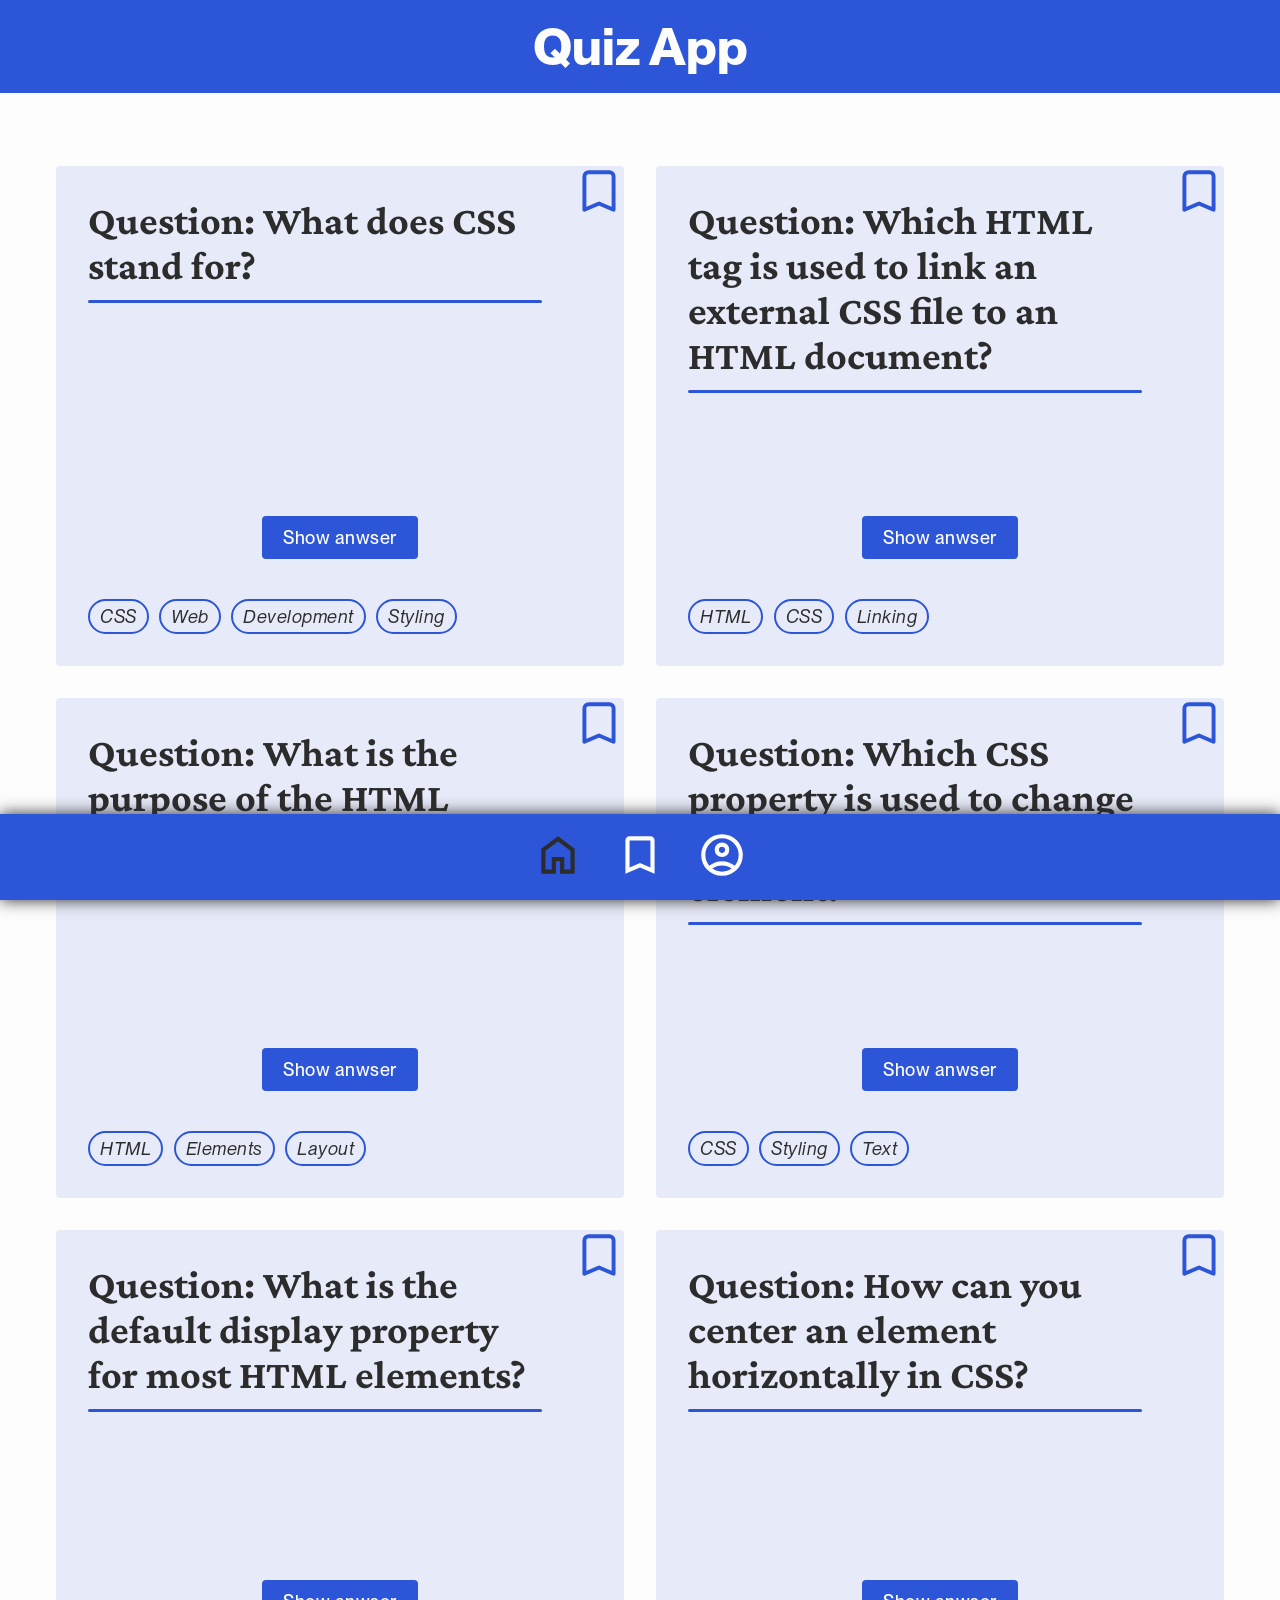
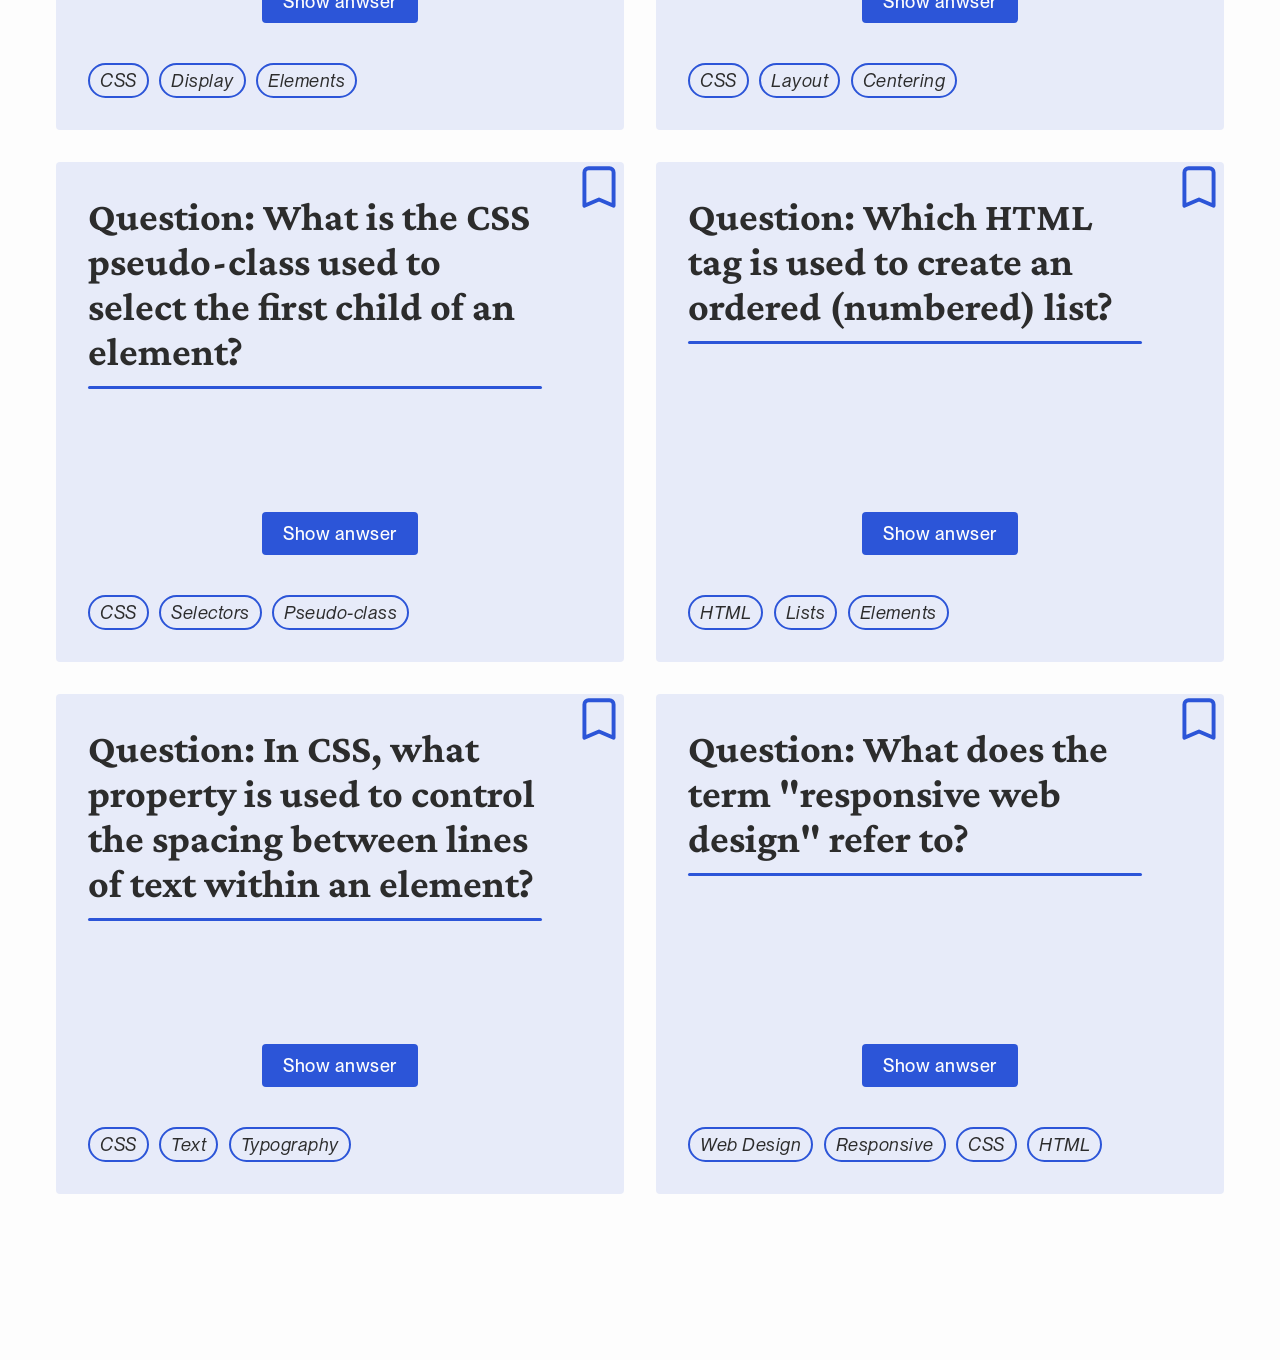
==== index.html @ 903f3a3a "updated fixed equal height" ====
<!doctype html>
<html lang="de">
  <head>
    <meta charset="UTF-8" />
    <meta name="viewport" content="width=device-width, initial-scale=1.0" />
    <title>Quiz App | Recap-Project-1</title>
    <link
      rel="icon"
      type="image/svg+xml"
      href="assets/icons/bookmark_icon.svg"
    />
    <link rel="stylesheet" href="css/style.css" />
  </head>
  <body>
    <main>
      <header>
        <div class="app_title">
          <h1>Quiz App</h1>
        </div>
        <nav class="navbar">
          <ul>
            <li class="is_active">
              <a href="index.html">
                <svg
                  xmlns="http://www.w3.org/2000/svg"
                  height="50px"
                  viewBox="0 -960 960 960"
                  width="50px"
                  fill="var(--main-white)"
                >
                  <path
                    d="M240-200h120v-240h240v240h120v-360L480-740 240-560v360Zm-80 80v-480l320-240 320 240v480H520v-240h-80v240H160Zm320-350Z"
                  />
                </svg>
              </a>
            </li>
            <li>
              <a href="html/bookmark_page.html">
                <svg
                  xmlns="http://www.w3.org/2000/svg"
                  height="50px"
                  viewBox="0 -960 960 960"
                  width="50px"
                  fill="var(--main-white)"
                >
                  <path
                    d="M200-120v-640q0-33 23.5-56.5T280-840h400q33 0 56.5 23.5T760-760v640L480-240 200-120Zm80-122 200-86 200 86v-518H280v518Zm0-518h400-400Z"
                  />
                </svg>
              </a>
            </li>
            <li>
              <a href="html/profile_page.html">
                <svg
                  xmlns="http://www.w3.org/2000/svg"
                  height="50px"
                  viewBox="0 -960 960 960"
                  width="50px"
                  fill="var(--main-white)"
                >
                  <path
                    d="M234-276q51-39 114-61.5T480-360q69 0 132 22.5T726-276q35-41 54.5-93T800-480q0-133-93.5-226.5T480-800q-133 0-226.5 93.5T160-480q0 59 19.5 111t54.5 93Zm146.5-204.5Q340-521 340-580t40.5-99.5Q421-720 480-720t99.5 40.5Q620-639 620-580t-40.5 99.5Q539-440 480-440t-99.5-40.5ZM480-80q-83 0-156-31.5T197-197q-54-54-85.5-127T80-480q0-83 31.5-156T197-763q54-54 127-85.5T480-880q83 0 156 31.5T763-763q54 54 85.5 127T880-480q0 83-31.5 156T763-197q-54 54-127 85.5T480-80Zm100-95.5q47-15.5 86-44.5-39-29-86-44.5T480-280q-53 0-100 15.5T294-220q39 29 86 44.5T480-160q53 0 100-15.5ZM523-537q17-17 17-43t-17-43q-17-17-43-17t-43 17q-17 17-17 43t17 43q17 17 43 17t43-17Zm-43-43Zm0 360Z"
                  />
                </svg>
              </a>
            </li>
          </ul>
        </nav>
      </header>
      <section>
        <div class="container">
          <div class="row">
            <div class="col col-md-12 col-lg-6 col-xl-6">
              <article class="quest-card">
                <div class="quest-card-wrapper-FAQ">
                  <h3>Question: What does CSS stand for?</h3>
                  <div hidden>
                    <p>Answer: Cascading Style Sheets</p>
                  </div>
                  <button type="button" class="answer-btn">Show anwser</button>
                  <ul class="tagList">
                    <li class="tag">CSS</li>
                    <li class="tag">Web</li>
                    <li class="tag">Development</li>
                    <li class="tag">Styling</li>
                  </ul>
                </div>

                <input type="checkbox" id="fav-1" class="fav-checkbox" />
                <label
                  for="fav-1"
                  class="fav-icon-label"
                  aria-label="Frage als Favorit speichern"
                >
                  <svg
                    xmlns="http://w3.org"
                    height="50px"
                    viewBox="0 -960 960 960"
                    width="50px"
                  >
                    <path
                      d="M200-120v-640q0-33 23.5-56.5T280-840h400q33 0 56.5 23.5T760-760v640L480-240 200-120Z"
                    />
                  </svg>
                </label>
              </article>
            </div>
            <div class="col col-md-12 col-lg-6 col-xl-6">
              <article class="quest-card">
                <div class="quest-card-wrapper-FAQ">
                  <h3>
                    Question: Which HTML tag is used to link an external CSS
                    file to an HTML document?
                  </h3>
                  <div hidden>
                    <p>Answer: &lt;link&gt;</p>
                  </div>
                  <button type="button" class="answer-btn">Show anwser</button>
                  <ul class="tagList">
                    <li class="tag">HTML</li>
                    <li class="tag">CSS</li>
                    <li class="tag">Linking</li>
                  </ul>
                </div>
                <input type="checkbox" id="fav-2" class="fav-checkbox" />
                <label
                  for="fav-2"
                  class="fav-icon-label"
                  aria-label="Frage als Favorit speichern"
                >
                  <svg
                    xmlns="http://w3.org"
                    height="50px"
                    viewBox="0 -960 960 960"
                    width="50px"
                  >
                    <path
                      d="M200-120v-640q0-33 23.5-56.5T280-840h400q33 0 56.5 23.5T760-760v640L480-240 200-120Z"
                    />
                  </svg>
                </label>
              </article>
            </div>
            <div class="col col-md-12 col-lg-6 col-xl-6">
              <article class="quest-card">
                <div class="quest-card-wrapper-FAQ">
                  <h3>
                    Question: What is the purpose of the HTML &lt;div&gt;
                    element?
                  </h3>
                  <div hidden>
                    <p>
                      Answer: It is a container element used to group and style
                      content together.
                    </p>
                  </div>
                  <button type="button" class="answer-btn">Show anwser</button>
                  <ul class="tagList">
                    <li class="tag">HTML</li>
                    <li class="tag">Elements</li>
                    <li class="tag">Layout</li>
                  </ul>
                </div>
                <input type="checkbox" id="fav-3" class="fav-checkbox" />
                <label
                  for="fav-3"
                  class="fav-icon-label"
                  aria-label="Frage als Favorit speichern"
                >
                  <svg
                    xmlns="http://w3.org"
                    height="50px"
                    viewBox="0 -960 960 960"
                    width="50px"
                  >
                    <path
                      d="M200-120v-640q0-33 23.5-56.5T280-840h400q33 0 56.5 23.5T760-760v640L480-240 200-120Z"
                    />
                  </svg>
                </label>
              </article>
            </div>
            <div class="col col-md-12 col-lg-6 col-xl-6">
              <article class="quest-card">
                <div class="quest-card-wrapper-FAQ">
                  <h3>
                    Question: Which CSS property is used to change the text
                    color of an element?
                  </h3>
                  <div hidden>
                    <p>Answer: color</p>
                  </div>
                  <button type="button" class="answer-btn">Show anwser</button>
                  <ul class="tagList">
                    <li class="tag">CSS</li>
                    <li class="tag">Styling</li>
                    <li class="tag">Text</li>
                  </ul>
                </div>
                <input type="checkbox" id="fav-4" class="fav-checkbox" />
                <label
                  for="fav-4"
                  class="fav-icon-label"
                  aria-label="Frage als Favorit speichern"
                >
                  <svg
                    xmlns="http://w3.org"
                    height="50px"
                    viewBox="0 -960 960 960"
                    width="50px"
                  >
                    <path
                      d="M200-120v-640q0-33 23.5-56.5T280-840h400q33 0 56.5 23.5T760-760v640L480-240 200-120Z"
                    />
                  </svg>
                </label>
              </article>
            </div>
            <div class="col col-md-12 col-lg-6 col-xl-6">
              <article class="quest-card">
                <div class="quest-card-wrapper-FAQ">
                  <h3>
                    Question: What is the default display property for most HTML
                    elements?
                  </h3>
                  <div hidden>
                    <p>Answer: block</p>
                  </div>
                  <button type="button" class="answer-btn">Show anwser</button>
                  <ul class="tagList">
                    <li class="tag">CSS</li>
                    <li class="tag">Display</li>
                    <li class="tag">Elements</li>
                  </ul>
                </div>
                <input type="checkbox" id="fav-5" class="fav-checkbox" />
                <label
                  for="fav-5"
                  class="fav-icon-label"
                  aria-label="Frage als Favorit speichern"
                >
                  <svg
                    xmlns="http://w3.org"
                    height="50px"
                    viewBox="0 -960 960 960"
                    width="50px"
                  >
                    <path
                      d="M200-120v-640q0-33 23.5-56.5T280-840h400q33 0 56.5 23.5T760-760v640L480-240 200-120Z"
                    />
                  </svg>
                </label>
              </article>
            </div>
            <div class="col col-md-12 col-lg-6 col-xl-6">
              <article class="quest-card">
                <div class="quest-card-wrapper-FAQ">
                  <h3>
                    Question: How can you center an element horizontally in CSS?
                  </h3>
                  <div hidden>
                    <p>Answer: By setting its margin property to auto.</p>
                  </div>
                  <button type="button" class="answer-btn">Show anwser</button>
                  <ul class="tagList">
                    <li class="tag">CSS</li>
                    <li class="tag">Layout</li>
                    <li class="tag">Centering</li>
                  </ul>
                </div>
                <input type="checkbox" id="fav-6" class="fav-checkbox" />
                <label
                  for="fav-6"
                  class="fav-icon-label"
                  aria-label="Frage als Favorit speichern"
                >
                  <svg
                    xmlns="http://w3.org"
                    height="50px"
                    viewBox="0 -960 960 960"
                    width="50px"
                  >
                    <path
                      d="M200-120v-640q0-33 23.5-56.5T280-840h400q33 0 56.5 23.5T760-760v640L480-240 200-120Z"
                    />
                  </svg>
                </label>
              </article>
            </div>
            <div class="col col-md-12 col-lg-6 col-xl-6">
              <article class="quest-card">
                <div class="quest-card-wrapper-FAQ">
                  <h3>
                    Question: What is the CSS pseudo-class used to select the
                    first child of an element?
                  </h3>
                  <div hidden>
                    <p>Answer: :first-child</p>
                  </div>
                  <button type="button" class="answer-btn">Show anwser</button>
                  <ul class="tagList">
                    <li class="tag">CSS</li>
                    <li class="tag">Selectors</li>
                    <li class="tag">Pseudo-class</li>
                  </ul>
                </div>
                <input type="checkbox" id="fav-7" class="fav-checkbox" />
                <label
                  for="fav-7"
                  class="fav-icon-label"
                  aria-label="Frage als Favorit speichern"
                >
                  <svg
                    xmlns="http://w3.org"
                    height="50px"
                    viewBox="0 -960 960 960"
                    width="50px"
                  >
                    <path
                      d="M200-120v-640q0-33 23.5-56.5T280-840h400q33 0 56.5 23.5T760-760v640L480-240 200-120Z"
                    />
                  </svg>
                </label>
              </article>
            </div>
            <div class="col col-md-12 col-lg-6 col-xl-6">
              <article class="quest-card">
                <div class="quest-card-wrapper-FAQ">
                  <h3>
                    Question: Which HTML tag is used to create an ordered
                    (numbered) list?
                  </h3>
                  <div hidden>
                    <p>Answer: &lt;ol&gt;</p>
                  </div>
                  <button type="button" class="answer-btn">Show anwser</button>
                  <ul class="tagList">
                    <li class="tag">HTML</li>
                    <li class="tag">Lists</li>
                    <li class="tag">Elements</li>
                  </ul>
                </div>
                <input type="checkbox" id="fav-8" class="fav-checkbox" />
                <label
                  for="fav-8"
                  class="fav-icon-label"
                  aria-label="Frage als Favorit speichern"
                >
                  <svg
                    xmlns="http://w3.org"
                    height="50px"
                    viewBox="0 -960 960 960"
                    width="50px"
                  >
                    <path
                      d="M200-120v-640q0-33 23.5-56.5T280-840h400q33 0 56.5 23.5T760-760v640L480-240 200-120Z"
                    />
                  </svg>
                </label>
              </article>
            </div>
            <div class="col col-md-12 col-lg-6 col-xl-6">
              <article class="quest-card">
                <div class="quest-card-wrapper-FAQ">
                  <h3>
                    Question: In CSS, what property is used to control the
                    spacing between lines of text within an element?
                  </h3>
                  <div hidden>
                    <p>Answer: line-height</p>
                  </div>
                  <button type="button" class="answer-btn">Show anwser</button>
                  <ul class="tagList">
                    <li class="tag">CSS</li>
                    <li class="tag">Text</li>
                    <li class="tag">Typography</li>
                  </ul>
                </div>
                <input type="checkbox" id="fav-9" class="fav-checkbox" />
                <label
                  for="fav-9"
                  class="fav-icon-label"
                  aria-label="Frage als Favorit speichern"
                >
                  <svg
                    xmlns="http://w3.org"
                    height="50px"
                    viewBox="0 -960 960 960"
                    width="50px"
                  >
                    <path
                      d="M200-120v-640q0-33 23.5-56.5T280-840h400q33 0 56.5 23.5T760-760v640L480-240 200-120Z"
                    />
                  </svg>
                </label>
              </article>
            </div>
            <div class="col col-md-12 col-lg-6 col-xl-6">
              <article class="quest-card">
                <div class="quest-card-wrapper-FAQ">
                  <h3>
                    Question: What does the term &quot;responsive web
                    design&quot; refer to?
                  </h3>
                  <div hidden>
                    <p>
                      Answer: It refers to designing web pages that adapt and
                      display well on various screen sizes and devices.
                    </p>
                  </div>
                  <button type="button" class="answer-btn">Show anwser</button>
                  <ul class="tagList">
                    <li class="tag">Web Design</li>
                    <li class="tag">Responsive</li>
                    <li class="tag">CSS</li>
                    <li class="tag">HTML</li>
                  </ul>
                </div>
                <input type="checkbox" id="fav-10" class="fav-checkbox" />
                <label
                  for="fav-10"
                  class="fav-icon-label"
                  aria-label="Frage als Favorit speichern"
                >
                  <svg
                    xmlns="http://w3.org"
                    height="50px"
                    viewBox="0 -960 960 960"
                    width="50px"
                  >
                    <path
                      d="M200-120v-640q0-33 23.5-56.5T280-840h400q33 0 56.5 23.5T760-760v640L480-240 200-120Z"
                    />
                  </svg>
                </label>
              </article>
            </div>
          </div>
        </div>
      </section>
      <footer>
        <script src="./script/script.js"></script>
      </footer>
    </main>
  </body>
</html>
---- css/style.css ----
@import "./font.css";
@import "./navbar.css";
@import "./header.css";
@import "./profile.css";
@import "./question-cards.css";
@import "./bookmarks.css";
@import "./darkmode_switch.css";

:root {
  --theme-color: #2c55d8;
  --main-font-color: #2c2c2c;
  --main-white: #fdfdfd;
}
/* 
:root:has(#theme-toggle:checked) {
  --theme-color: #8fa8ff;
  --main-font-color: #f2f2f2;
  --main-white: #161616;
} */

*,
::before,
::after {
  box-sizing: border-box;
  margin: 0;
  padding: 0;
  color: var(--main-font-color);
}

html {
  scroll-behavior: smooth;
  /* height: 200vh; */
  background-color: var(--main-white);
}

main {
  margin: 150px auto;
}

/* Structure */

.section {
  padding: 15vh 0;
  scroll-margin-top: 10vh;
}

.container {
  width: 100%;
  max-width: 1200px;
  margin: 0 auto;
}

.row {
  display: flex;
  flex-direction: column;
  flex-wrap: wrap;
  width: 100%;
}

[class*="col"] {
  width: 100%;
  max-width: 100%;
  padding: 1rem;
}

/* Responsive breakpoints */

@media screen and (min-width: 992px) {
  .col-md-1 {
    width: 8.333%;
    max-width: 8.333%;
  }

  .col-md-2 {
    width: 16.666%;
    max-width: 16.666%;
  }

  .col-md-3 {
    width: 25%;
    max-width: 25%;
  }

  .col-md-4 {
    width: 33.333%;
    max-width: 33.333%;
  }

  .col-md-5 {
    width: 41.666%;
    max-width: 41.666%;
  }

  .col-md-6 {
    width: 50%;
    max-width: 50%;
  }

  .col-md-7 {
    width: 58.333%;
    max-width: 58.333%;
  }

  .col-md-8 {
    width: 66.666%;
    max-width: 66.666%;
  }

  .col-md-9 {
    width: 75%;
    max-width: 75%;
  }

  .col-md-10 {
    width: 83.333%;
    max-width: 83.333%;
  }

  .col-md-11 {
    width: 91.666%;
    max-width: 91.666%;
  }

  .col-md-12 {
    width: 100%;
    max-width: 100%;
  }
}

@media screen and (min-width: 1200px) {
  .row {
    flex-direction: row;
  }

  .col-lg-1 {
    width: 8.333%;
    max-width: 8.333%;
  }

  .col-lg-2 {
    width: 16.666%;
    max-width: 16.666%;
  }

  .col-lg-3 {
    width: 25%;
    max-width: 25%;
  }

  .col-lg-4 {
    width: 33.333%;
    max-width: 33.333%;
  }

  .col-lg-5 {
    width: 41.666%;
    max-width: 41.666%;
  }

  .col-lg-6 {
    width: 50%;
    max-width: 50%;
  }

  .col-lg-7 {
    width: 58.333%;
    max-width: 58.333%;
  }

  .col-lg-8 {
    width: 66.666%;
    max-width: 66.666%;
  }

  .col-lg-9 {
    width: 75%;
    max-width: 75%;
  }

  .col-lg-10 {
    width: 83.333%;
    max-width: 83.333%;
  }

  .col-lg-11 {
    width: 91.666%;
    max-width: 91.666%;
  }

  .col-lg-12 {
    width: 100%;
    max-width: 100%;
  }
}

@media screen and (min-width: 1400px) {
  .col-xl-1 {
    width: 8.333%;
    max-width: 8.333%;
  }

  .col-xl-2 {
    width: 16.666%;
    max-width: 16.666%;
  }

  .col-xl-3 {
    width: 25%;
    max-width: 25%;
  }

  .col-xl-4 {
    width: 33.333%;
    max-width: 33.333%;
  }

  .col-xl-5 {
    width: 41.666%;
    max-width: 41.666%;
  }

  .col-xl-6 {
    width: 50%;
    max-width: 50%;
  }

  .col-xl-7 {
    width: 58.333%;
    max-width: 58.333%;
  }

  .col-xl-8 {
    width: 66.666%;
    max-width: 66.666%;
  }

  .col-xl-9 {
    width: 75%;
    max-width: 75%;
  }

  .col-xl-10 {
    width: 83.333%;
    max-width: 83.333%;
  }

  .col-xl-11 {
    width: 91.666%;
    max-width: 91.666%;
  }

  .col-xl-12 {
    width: 100%;
    max-width: 100%;
  }
}

/* UITLITY */

.is_active svg {
  fill: var(--main-font-color);
}

/* Fonts */

h1,
h2 {
  font-size: clamp(48px, 4vw, 90px);
  color: var(--main-white);
  font-family: "PP Neue Montreal", system-ui, sans-serif;
  font-weight: 700;
}

h3 {
  font-size: clamp(24px, 5vw, 40px);
  color: var(--main-font-color);
  font-family: "Crimson Pro", Georgia, serif;
  font-weight: 700;
}

h4 {
  font-size: clamp(20px, 5vw, 30px);
  font-family: "PP Neue Montreal", system-ui, sans-serif;
  font-weight: 700;
}

p,
a,
button,
li {
  font-size: clamp(14px, 2vw, 18px);
  font-family: "PP Neue Montreal", system-ui, sans-serif;
  font-weight: 500;
  letter-spacing: 0.5px;
}
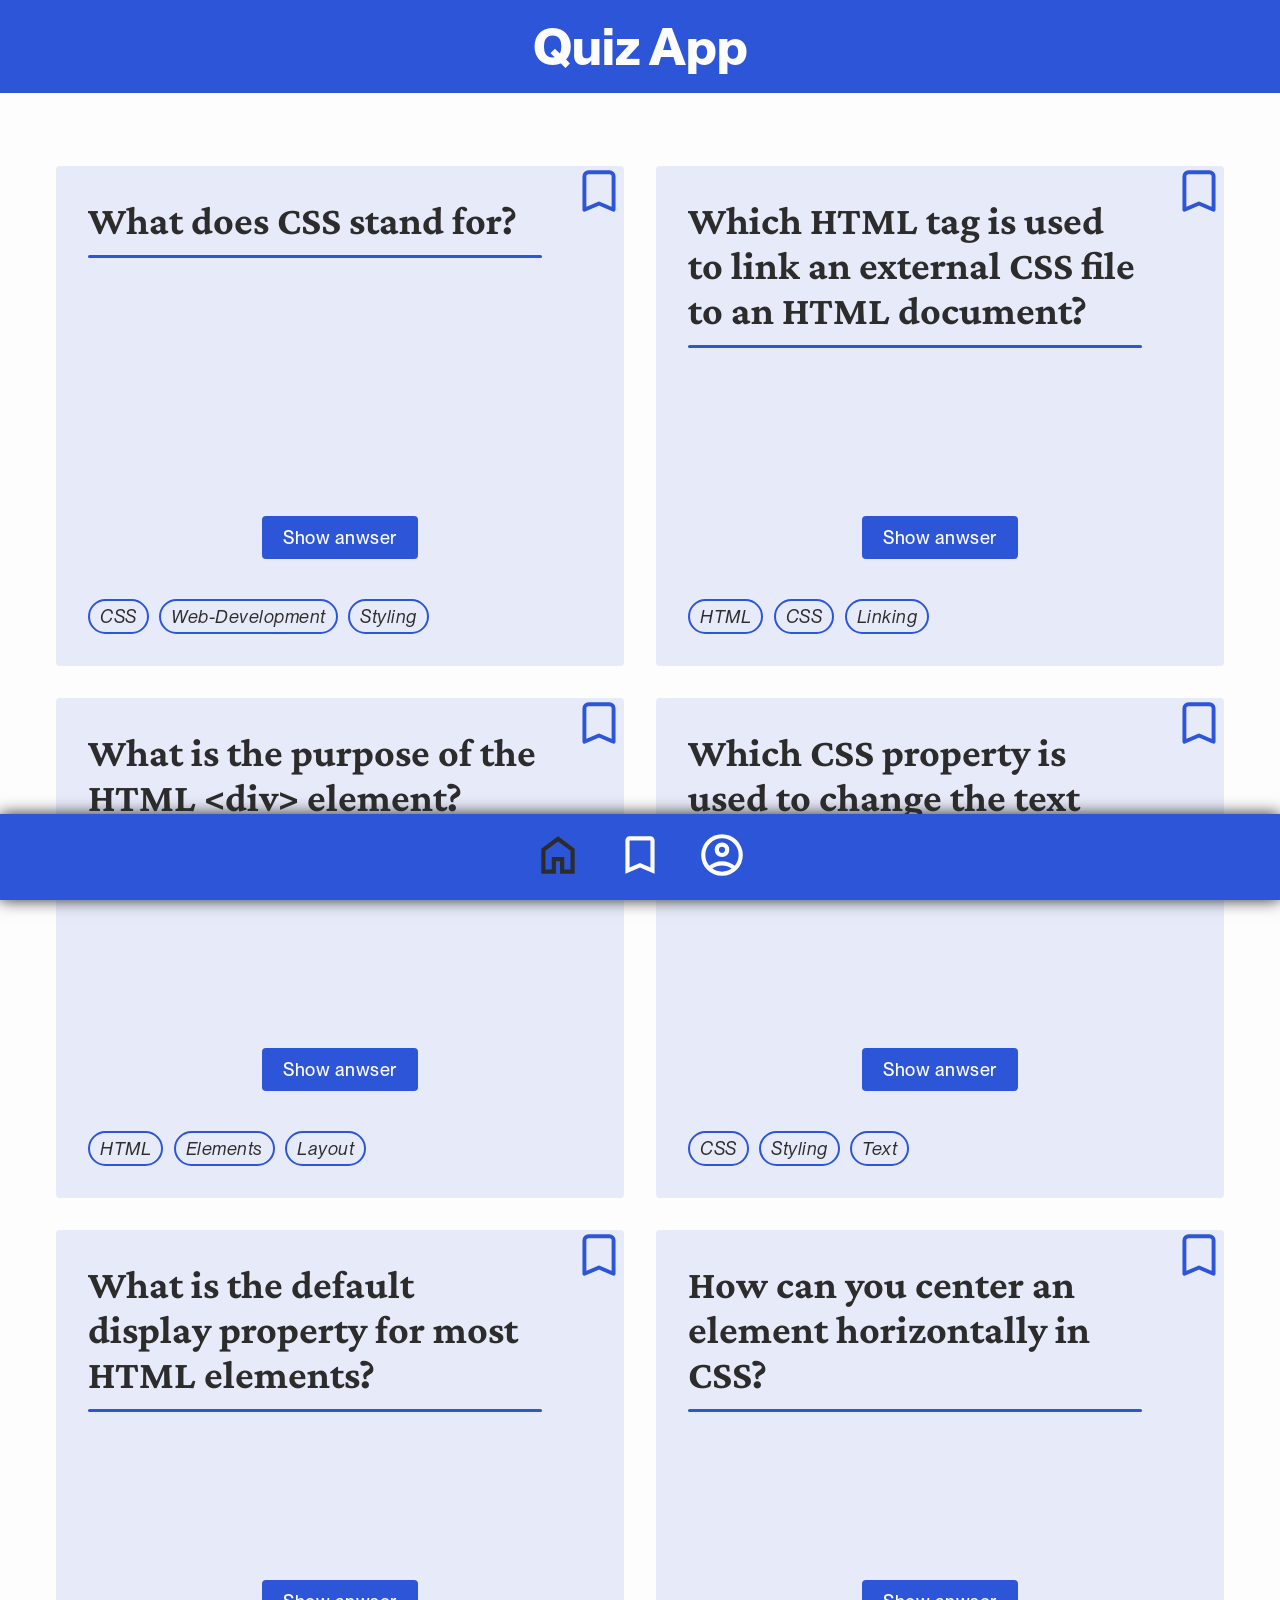
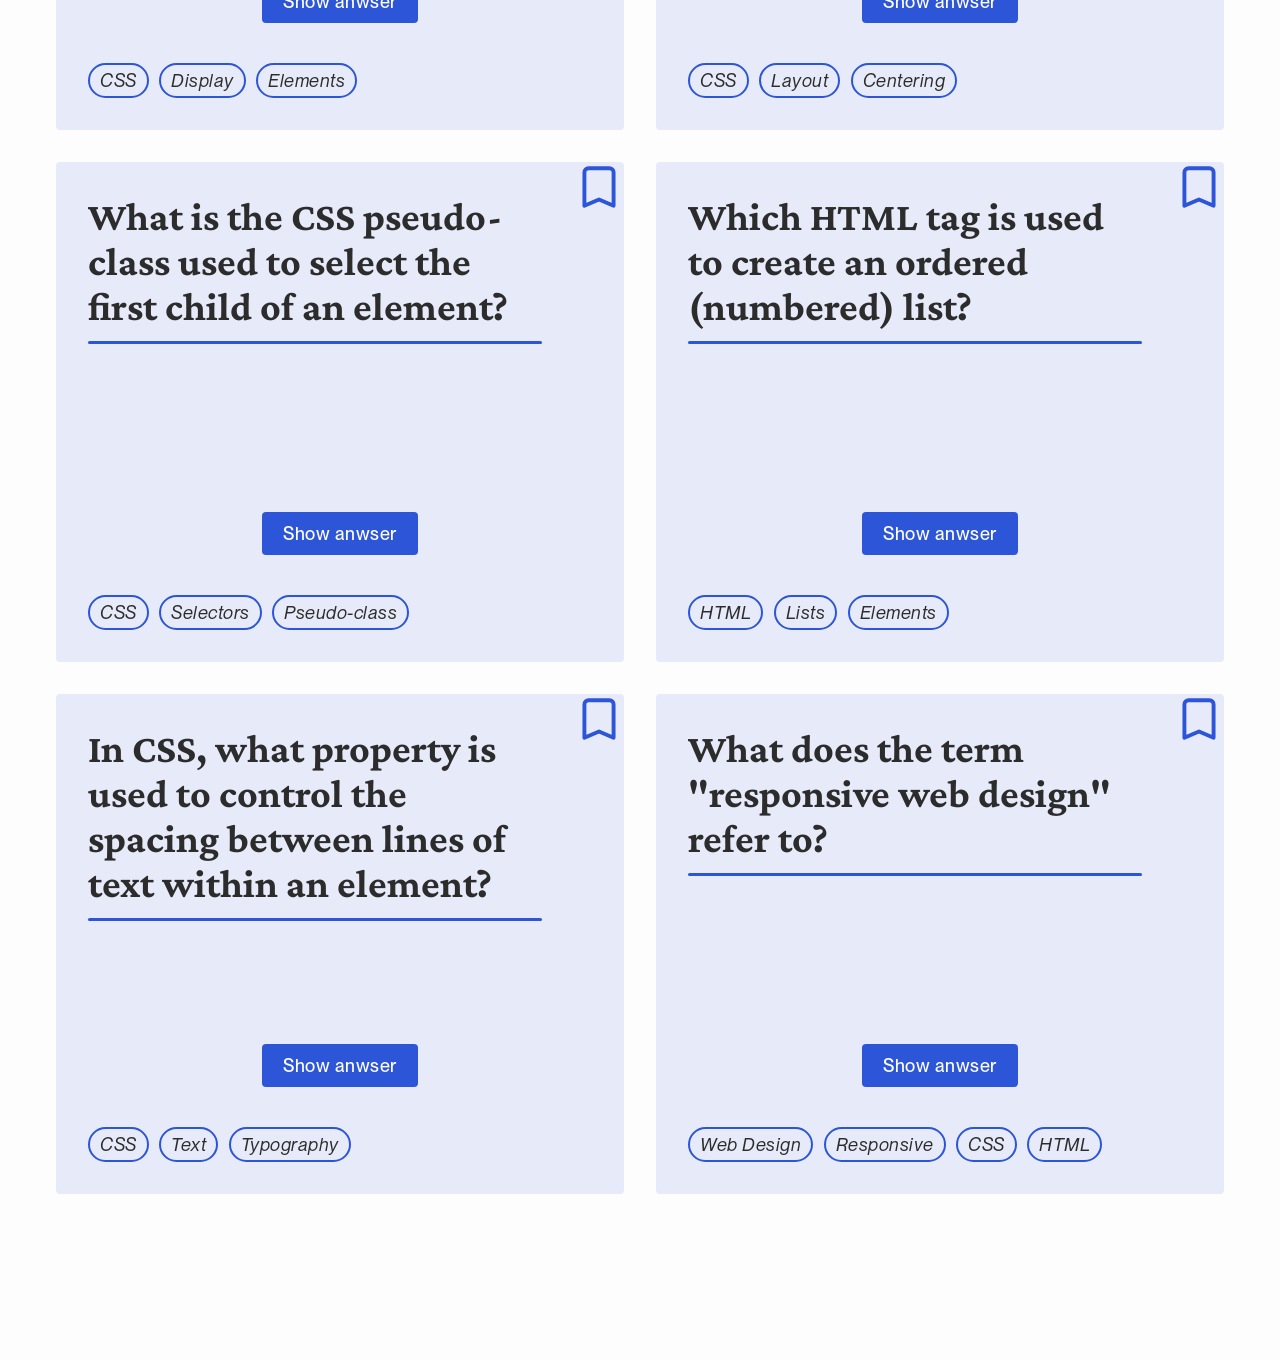
==== commit 19c817dc: "updated style of answer div" ====
--- a/index.html
+++ b/index.html
@@ -73,15 +73,14 @@
             <div class="col col-md-12 col-lg-6 col-xl-6">
               <article class="quest-card">
                 <div class="quest-card-wrapper-FAQ">
-                  <h3>Question: What does CSS stand for?</h3>
-                  <div hidden>
-                    <p>Answer: Cascading Style Sheets</p>
-                  </div>
-                  <button type="button" class="answer-btn">Show anwser</button>
-                  <ul class="tagList">
-                    <li class="tag">CSS</li>
-                    <li class="tag">Web</li>
-                    <li class="tag">Development</li>
+                  <h3>What does CSS stand for?</h3>
+                  <div class="quest-card-answer-wrapper" hidden>
+                    <p>Cascading Style Sheets</p>
+                  </div>
+                  <button type="button" class="answer-btn">Show anwser</button>
+                  <ul class="tagList">
+                    <li class="tag">CSS</li>
+                    <li class="tag">Web-Development</li>
                     <li class="tag">Styling</li>
                   </ul>
                 </div>
@@ -109,11 +108,11 @@
               <article class="quest-card">
                 <div class="quest-card-wrapper-FAQ">
                   <h3>
-                    Question: Which HTML tag is used to link an external CSS
-                    file to an HTML document?
-                  </h3>
-                  <div hidden>
-                    <p>Answer: &lt;link&gt;</p>
+                    Which HTML tag is used to link an external CSS file to an
+                    HTML document?
+                  </h3>
+                  <div class="quest-card-answer-wrapper" hidden>
+                    <p>&lt;link&gt;</p>
                   </div>
                   <button type="button" class="answer-btn">Show anwser</button>
                   <ul class="tagList">
@@ -144,14 +143,11 @@
             <div class="col col-md-12 col-lg-6 col-xl-6">
               <article class="quest-card">
                 <div class="quest-card-wrapper-FAQ">
-                  <h3>
-                    Question: What is the purpose of the HTML &lt;div&gt;
-                    element?
-                  </h3>
-                  <div hidden>
+                  <h3>What is the purpose of the HTML &lt;div&gt; element?</h3>
+                  <div class="quest-card-answer-wrapper" hidden>
                     <p>
-                      Answer: It is a container element used to group and style
-                      content together.
+                      It is a container element used to group and style content
+                      together.
                     </p>
                   </div>
                   <button type="button" class="answer-btn">Show anwser</button>
@@ -184,11 +180,11 @@
               <article class="quest-card">
                 <div class="quest-card-wrapper-FAQ">
                   <h3>
-                    Question: Which CSS property is used to change the text
-                    color of an element?
-                  </h3>
-                  <div hidden>
-                    <p>Answer: color</p>
+                    Which CSS property is used to change the text color of an
+                    element?
+                  </h3>
+                  <div class="quest-card-answer-wrapper" hidden>
+                    <p>color</p>
                   </div>
                   <button type="button" class="answer-btn">Show anwser</button>
                   <ul class="tagList">
@@ -220,11 +216,10 @@
               <article class="quest-card">
                 <div class="quest-card-wrapper-FAQ">
                   <h3>
-                    Question: What is the default display property for most HTML
-                    elements?
-                  </h3>
-                  <div hidden>
-                    <p>Answer: block</p>
+                    What is the default display property for most HTML elements?
+                  </h3>
+                  <div class="quest-card-answer-wrapper" hidden>
+                    <p>block</p>
                   </div>
                   <button type="button" class="answer-btn">Show anwser</button>
                   <ul class="tagList">
@@ -255,11 +250,9 @@
             <div class="col col-md-12 col-lg-6 col-xl-6">
               <article class="quest-card">
                 <div class="quest-card-wrapper-FAQ">
-                  <h3>
-                    Question: How can you center an element horizontally in CSS?
-                  </h3>
-                  <div hidden>
-                    <p>Answer: By setting its margin property to auto.</p>
+                  <h3>How can you center an element horizontally in CSS?</h3>
+                  <div class="quest-card-answer-wrapper" hidden>
+                    <p>By setting its margin property to auto.</p>
                   </div>
                   <button type="button" class="answer-btn">Show anwser</button>
                   <ul class="tagList">
@@ -291,11 +284,11 @@
               <article class="quest-card">
                 <div class="quest-card-wrapper-FAQ">
                   <h3>
-                    Question: What is the CSS pseudo-class used to select the
-                    first child of an element?
-                  </h3>
-                  <div hidden>
-                    <p>Answer: :first-child</p>
+                    What is the CSS pseudo-class used to select the first child
+                    of an element?
+                  </h3>
+                  <div class="quest-card-answer-wrapper" hidden>
+                    <p>:first-child</p>
                   </div>
                   <button type="button" class="answer-btn">Show anwser</button>
                   <ul class="tagList">
@@ -327,11 +320,10 @@
               <article class="quest-card">
                 <div class="quest-card-wrapper-FAQ">
                   <h3>
-                    Question: Which HTML tag is used to create an ordered
-                    (numbered) list?
-                  </h3>
-                  <div hidden>
-                    <p>Answer: &lt;ol&gt;</p>
+                    Which HTML tag is used to create an ordered (numbered) list?
+                  </h3>
+                  <div class="quest-card-answer-wrapper" hidden>
+                    <p>&lt;ol&gt;</p>
                   </div>
                   <button type="button" class="answer-btn">Show anwser</button>
                   <ul class="tagList">
@@ -363,11 +355,11 @@
               <article class="quest-card">
                 <div class="quest-card-wrapper-FAQ">
                   <h3>
-                    Question: In CSS, what property is used to control the
-                    spacing between lines of text within an element?
-                  </h3>
-                  <div hidden>
-                    <p>Answer: line-height</p>
+                    In CSS, what property is used to control the spacing between
+                    lines of text within an element?
+                  </h3>
+                  <div class="quest-card-answer-wrapper" hidden>
+                    <p>line-height</p>
                   </div>
                   <button type="button" class="answer-btn">Show anwser</button>
                   <ul class="tagList">
@@ -399,13 +391,13 @@
               <article class="quest-card">
                 <div class="quest-card-wrapper-FAQ">
                   <h3>
-                    Question: What does the term &quot;responsive web
-                    design&quot; refer to?
-                  </h3>
-                  <div hidden>
+                    What does the term &quot;responsive web design&quot; refer
+                    to?
+                  </h3>
+                  <div class="quest-card-answer-wrapper" hidden>
                     <p>
-                      Answer: It refers to designing web pages that adapt and
-                      display well on various screen sizes and devices.
+                      It refers to designing web pages that adapt and display
+                      well on various screen sizes and devices.
                     </p>
                   </div>
                   <button type="button" class="answer-btn">Show anwser</button>
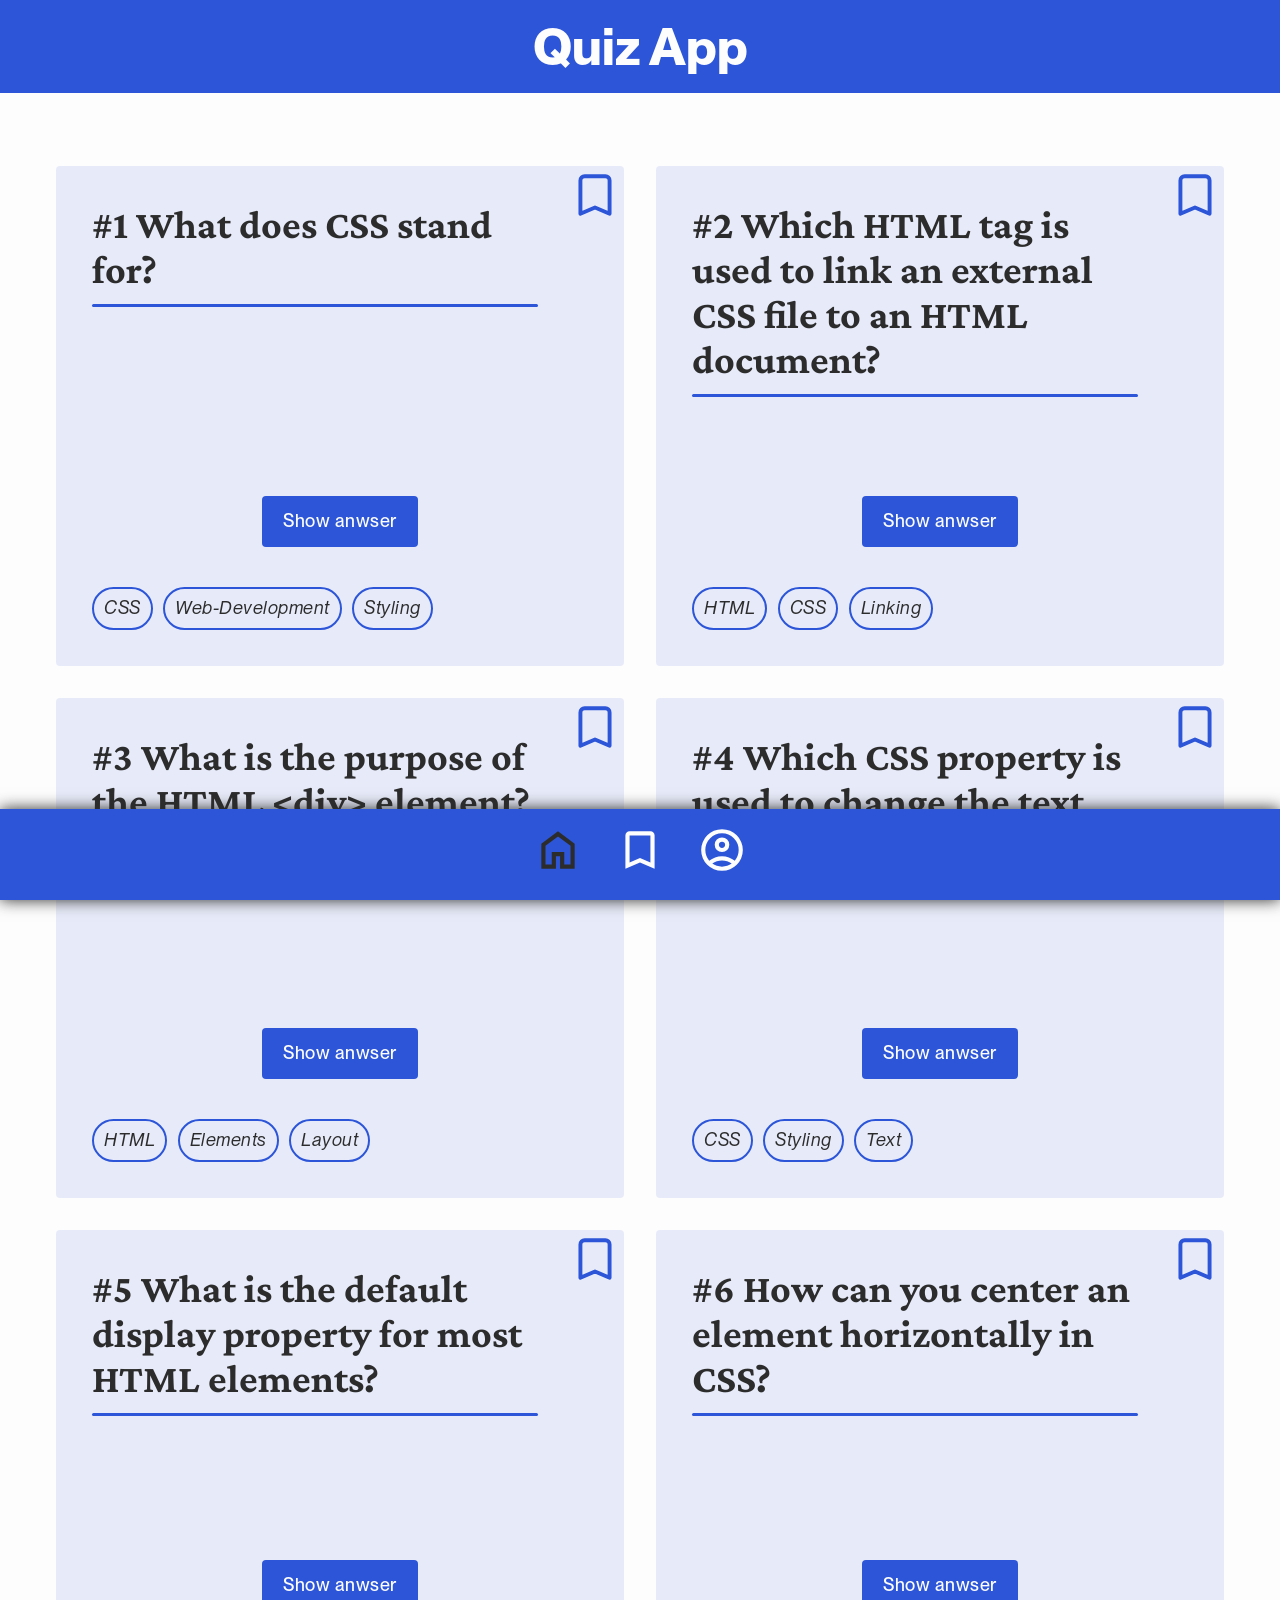
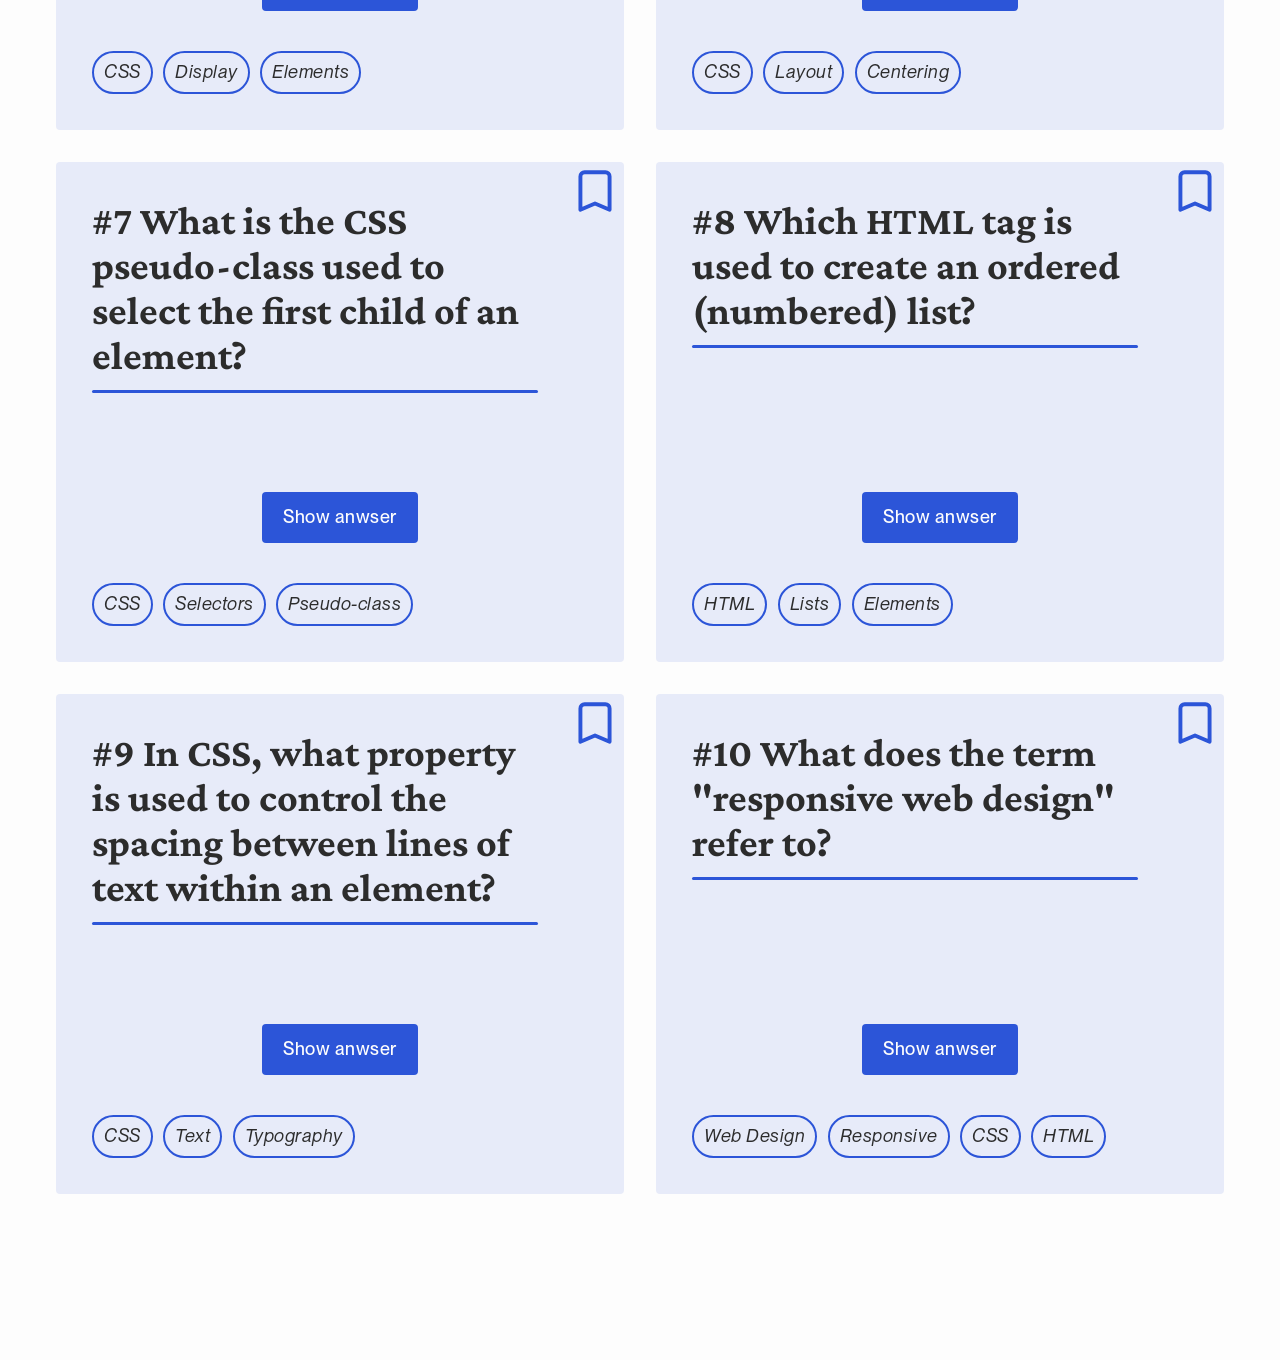
==== commit cf252fad: "changed styling, added dynamic function to bookmarks" ====
--- a/index.html
+++ b/index.html
@@ -67,13 +67,13 @@
           </ul>
         </nav>
       </header>
-      <section>
+      <section class="section">
         <div class="container">
           <div class="row">
             <div class="col col-md-12 col-lg-6 col-xl-6">
               <article class="quest-card">
                 <div class="quest-card-wrapper-FAQ">
-                  <h3>What does CSS stand for?</h3>
+                  <h3 contenteditable="true">What does CSS stand for?</h3>
                   <div class="quest-card-answer-wrapper" hidden>
                     <p>Cascading Style Sheets</p>
                   </div>
@@ -85,29 +85,33 @@
                   </ul>
                 </div>
 
-                <input type="checkbox" id="fav-1" class="fav-checkbox" />
-                <label
-                  for="fav-1"
-                  class="fav-icon-label"
-                  aria-label="Frage als Favorit speichern"
-                >
-                  <svg
-                    xmlns="http://w3.org"
-                    height="50px"
-                    viewBox="0 -960 960 960"
-                    width="50px"
-                  >
-                    <path
-                      d="M200-120v-640q0-33 23.5-56.5T280-840h400q33 0 56.5 23.5T760-760v640L480-240 200-120Z"
-                    />
-                  </svg>
-                </label>
-              </article>
-            </div>
-            <div class="col col-md-12 col-lg-6 col-xl-6">
-              <article class="quest-card">
-                <div class="quest-card-wrapper-FAQ">
-                  <h3>
+                <input
+                  type="checkbox"
+                  class="fav-checkbox"
+                  data-js="bookmark-checkbox"
+                />
+                <label
+                  class="fav-icon-label"
+                  data-js="bookmark-label"
+                  aria-label="Frage als Favorit speichern"
+                >
+                  <svg
+                    xmlns="http://w3.org"
+                    height="50px"
+                    viewBox="0 -960 960 960"
+                    width="50px"
+                  >
+                    <path
+                      d="M200-120v-640q0-33 23.5-56.5T280-840h400q33 0 56.5 23.5T760-760v640L480-240 200-120Z"
+                    />
+                  </svg>
+                </label>
+              </article>
+            </div>
+            <div class="col col-md-12 col-lg-6 col-xl-6">
+              <article class="quest-card">
+                <div class="quest-card-wrapper-FAQ">
+                  <h3 contenteditable="true">
                     Which HTML tag is used to link an external CSS file to an
                     HTML document?
                   </h3>
@@ -121,29 +125,35 @@
                     <li class="tag">Linking</li>
                   </ul>
                 </div>
-                <input type="checkbox" id="fav-2" class="fav-checkbox" />
-                <label
-                  for="fav-2"
-                  class="fav-icon-label"
-                  aria-label="Frage als Favorit speichern"
-                >
-                  <svg
-                    xmlns="http://w3.org"
-                    height="50px"
-                    viewBox="0 -960 960 960"
-                    width="50px"
-                  >
-                    <path
-                      d="M200-120v-640q0-33 23.5-56.5T280-840h400q33 0 56.5 23.5T760-760v640L480-240 200-120Z"
-                    />
-                  </svg>
-                </label>
-              </article>
-            </div>
-            <div class="col col-md-12 col-lg-6 col-xl-6">
-              <article class="quest-card">
-                <div class="quest-card-wrapper-FAQ">
-                  <h3>What is the purpose of the HTML &lt;div&gt; element?</h3>
+                <input
+                  type="checkbox"
+                  class="fav-checkbox"
+                  data-js="bookmark-checkbox"
+                />
+                <label
+                  class="fav-icon-label"
+                  data-js="bookmark-label"
+                  aria-label="Frage als Favorit speichern"
+                >
+                  <svg
+                    xmlns="http://w3.org"
+                    height="50px"
+                    viewBox="0 -960 960 960"
+                    width="50px"
+                  >
+                    <path
+                      d="M200-120v-640q0-33 23.5-56.5T280-840h400q33 0 56.5 23.5T760-760v640L480-240 200-120Z"
+                    />
+                  </svg>
+                </label>
+              </article>
+            </div>
+            <div class="col col-md-12 col-lg-6 col-xl-6">
+              <article class="quest-card">
+                <div class="quest-card-wrapper-FAQ">
+                  <h3 contenteditable="true">
+                    What is the purpose of the HTML &lt;div&gt; element?
+                  </h3>
                   <div class="quest-card-answer-wrapper" hidden>
                     <p>
                       It is a container element used to group and style content
@@ -157,29 +167,33 @@
                     <li class="tag">Layout</li>
                   </ul>
                 </div>
-                <input type="checkbox" id="fav-3" class="fav-checkbox" />
-                <label
-                  for="fav-3"
-                  class="fav-icon-label"
-                  aria-label="Frage als Favorit speichern"
-                >
-                  <svg
-                    xmlns="http://w3.org"
-                    height="50px"
-                    viewBox="0 -960 960 960"
-                    width="50px"
-                  >
-                    <path
-                      d="M200-120v-640q0-33 23.5-56.5T280-840h400q33 0 56.5 23.5T760-760v640L480-240 200-120Z"
-                    />
-                  </svg>
-                </label>
-              </article>
-            </div>
-            <div class="col col-md-12 col-lg-6 col-xl-6">
-              <article class="quest-card">
-                <div class="quest-card-wrapper-FAQ">
-                  <h3>
+                <input
+                  type="checkbox"
+                  class="fav-checkbox"
+                  data-js="bookmark-checkbox"
+                />
+                <label
+                  class="fav-icon-label"
+                  data-js="bookmark-label"
+                  aria-label="Frage als Favorit speichern"
+                >
+                  <svg
+                    xmlns="http://w3.org"
+                    height="50px"
+                    viewBox="0 -960 960 960"
+                    width="50px"
+                  >
+                    <path
+                      d="M200-120v-640q0-33 23.5-56.5T280-840h400q33 0 56.5 23.5T760-760v640L480-240 200-120Z"
+                    />
+                  </svg>
+                </label>
+              </article>
+            </div>
+            <div class="col col-md-12 col-lg-6 col-xl-6">
+              <article class="quest-card">
+                <div class="quest-card-wrapper-FAQ">
+                  <h3 contenteditable="true">
                     Which CSS property is used to change the text color of an
                     element?
                   </h3>
@@ -193,29 +207,33 @@
                     <li class="tag">Text</li>
                   </ul>
                 </div>
-                <input type="checkbox" id="fav-4" class="fav-checkbox" />
-                <label
-                  for="fav-4"
-                  class="fav-icon-label"
-                  aria-label="Frage als Favorit speichern"
-                >
-                  <svg
-                    xmlns="http://w3.org"
-                    height="50px"
-                    viewBox="0 -960 960 960"
-                    width="50px"
-                  >
-                    <path
-                      d="M200-120v-640q0-33 23.5-56.5T280-840h400q33 0 56.5 23.5T760-760v640L480-240 200-120Z"
-                    />
-                  </svg>
-                </label>
-              </article>
-            </div>
-            <div class="col col-md-12 col-lg-6 col-xl-6">
-              <article class="quest-card">
-                <div class="quest-card-wrapper-FAQ">
-                  <h3>
+                <input
+                  type="checkbox"
+                  class="fav-checkbox"
+                  data-js="bookmark-checkbox"
+                />
+                <label
+                  class="fav-icon-label"
+                  data-js="bookmark-label"
+                  aria-label="Frage als Favorit speichern"
+                >
+                  <svg
+                    xmlns="http://w3.org"
+                    height="50px"
+                    viewBox="0 -960 960 960"
+                    width="50px"
+                  >
+                    <path
+                      d="M200-120v-640q0-33 23.5-56.5T280-840h400q33 0 56.5 23.5T760-760v640L480-240 200-120Z"
+                    />
+                  </svg>
+                </label>
+              </article>
+            </div>
+            <div class="col col-md-12 col-lg-6 col-xl-6">
+              <article class="quest-card">
+                <div class="quest-card-wrapper-FAQ">
+                  <h3 contenteditable="true">
                     What is the default display property for most HTML elements?
                   </h3>
                   <div class="quest-card-answer-wrapper" hidden>
@@ -228,29 +246,35 @@
                     <li class="tag">Elements</li>
                   </ul>
                 </div>
-                <input type="checkbox" id="fav-5" class="fav-checkbox" />
-                <label
-                  for="fav-5"
-                  class="fav-icon-label"
-                  aria-label="Frage als Favorit speichern"
-                >
-                  <svg
-                    xmlns="http://w3.org"
-                    height="50px"
-                    viewBox="0 -960 960 960"
-                    width="50px"
-                  >
-                    <path
-                      d="M200-120v-640q0-33 23.5-56.5T280-840h400q33 0 56.5 23.5T760-760v640L480-240 200-120Z"
-                    />
-                  </svg>
-                </label>
-              </article>
-            </div>
-            <div class="col col-md-12 col-lg-6 col-xl-6">
-              <article class="quest-card">
-                <div class="quest-card-wrapper-FAQ">
-                  <h3>How can you center an element horizontally in CSS?</h3>
+                <input
+                  type="checkbox"
+                  class="fav-checkbox"
+                  data-js="bookmark-checkbox"
+                />
+                <label
+                  class="fav-icon-label"
+                  data-js="bookmark-label"
+                  aria-label="Frage als Favorit speichern"
+                >
+                  <svg
+                    xmlns="http://w3.org"
+                    height="50px"
+                    viewBox="0 -960 960 960"
+                    width="50px"
+                  >
+                    <path
+                      d="M200-120v-640q0-33 23.5-56.5T280-840h400q33 0 56.5 23.5T760-760v640L480-240 200-120Z"
+                    />
+                  </svg>
+                </label>
+              </article>
+            </div>
+            <div class="col col-md-12 col-lg-6 col-xl-6">
+              <article class="quest-card">
+                <div class="quest-card-wrapper-FAQ">
+                  <h3 contenteditable="true">
+                    How can you center an element horizontally in CSS?
+                  </h3>
                   <div class="quest-card-answer-wrapper" hidden>
                     <p>By setting its margin property to auto.</p>
                   </div>
@@ -261,29 +285,33 @@
                     <li class="tag">Centering</li>
                   </ul>
                 </div>
-                <input type="checkbox" id="fav-6" class="fav-checkbox" />
-                <label
-                  for="fav-6"
-                  class="fav-icon-label"
-                  aria-label="Frage als Favorit speichern"
-                >
-                  <svg
-                    xmlns="http://w3.org"
-                    height="50px"
-                    viewBox="0 -960 960 960"
-                    width="50px"
-                  >
-                    <path
-                      d="M200-120v-640q0-33 23.5-56.5T280-840h400q33 0 56.5 23.5T760-760v640L480-240 200-120Z"
-                    />
-                  </svg>
-                </label>
-              </article>
-            </div>
-            <div class="col col-md-12 col-lg-6 col-xl-6">
-              <article class="quest-card">
-                <div class="quest-card-wrapper-FAQ">
-                  <h3>
+                <input
+                  type="checkbox"
+                  class="fav-checkbox"
+                  data-js="bookmark-checkbox"
+                />
+                <label
+                  class="fav-icon-label"
+                  data-js="bookmark-label"
+                  aria-label="Frage als Favorit speichern"
+                >
+                  <svg
+                    xmlns="http://w3.org"
+                    height="50px"
+                    viewBox="0 -960 960 960"
+                    width="50px"
+                  >
+                    <path
+                      d="M200-120v-640q0-33 23.5-56.5T280-840h400q33 0 56.5 23.5T760-760v640L480-240 200-120Z"
+                    />
+                  </svg>
+                </label>
+              </article>
+            </div>
+            <div class="col col-md-12 col-lg-6 col-xl-6">
+              <article class="quest-card">
+                <div class="quest-card-wrapper-FAQ">
+                  <h3 contenteditable="true">
                     What is the CSS pseudo-class used to select the first child
                     of an element?
                   </h3>
@@ -297,29 +325,33 @@
                     <li class="tag">Pseudo-class</li>
                   </ul>
                 </div>
-                <input type="checkbox" id="fav-7" class="fav-checkbox" />
-                <label
-                  for="fav-7"
-                  class="fav-icon-label"
-                  aria-label="Frage als Favorit speichern"
-                >
-                  <svg
-                    xmlns="http://w3.org"
-                    height="50px"
-                    viewBox="0 -960 960 960"
-                    width="50px"
-                  >
-                    <path
-                      d="M200-120v-640q0-33 23.5-56.5T280-840h400q33 0 56.5 23.5T760-760v640L480-240 200-120Z"
-                    />
-                  </svg>
-                </label>
-              </article>
-            </div>
-            <div class="col col-md-12 col-lg-6 col-xl-6">
-              <article class="quest-card">
-                <div class="quest-card-wrapper-FAQ">
-                  <h3>
+                <input
+                  type="checkbox"
+                  class="fav-checkbox"
+                  data-js="bookmark-checkbox"
+                />
+                <label
+                  class="fav-icon-label"
+                  data-js="bookmark-label"
+                  aria-label="Frage als Favorit speichern"
+                >
+                  <svg
+                    xmlns="http://w3.org"
+                    height="50px"
+                    viewBox="0 -960 960 960"
+                    width="50px"
+                  >
+                    <path
+                      d="M200-120v-640q0-33 23.5-56.5T280-840h400q33 0 56.5 23.5T760-760v640L480-240 200-120Z"
+                    />
+                  </svg>
+                </label>
+              </article>
+            </div>
+            <div class="col col-md-12 col-lg-6 col-xl-6">
+              <article class="quest-card">
+                <div class="quest-card-wrapper-FAQ">
+                  <h3 contenteditable="true">
                     Which HTML tag is used to create an ordered (numbered) list?
                   </h3>
                   <div class="quest-card-answer-wrapper" hidden>
@@ -332,29 +364,33 @@
                     <li class="tag">Elements</li>
                   </ul>
                 </div>
-                <input type="checkbox" id="fav-8" class="fav-checkbox" />
-                <label
-                  for="fav-8"
-                  class="fav-icon-label"
-                  aria-label="Frage als Favorit speichern"
-                >
-                  <svg
-                    xmlns="http://w3.org"
-                    height="50px"
-                    viewBox="0 -960 960 960"
-                    width="50px"
-                  >
-                    <path
-                      d="M200-120v-640q0-33 23.5-56.5T280-840h400q33 0 56.5 23.5T760-760v640L480-240 200-120Z"
-                    />
-                  </svg>
-                </label>
-              </article>
-            </div>
-            <div class="col col-md-12 col-lg-6 col-xl-6">
-              <article class="quest-card">
-                <div class="quest-card-wrapper-FAQ">
-                  <h3>
+                <input
+                  type="checkbox"
+                  class="fav-checkbox"
+                  data-js="bookmark-checkbox"
+                />
+                <label
+                  class="fav-icon-label"
+                  data-js="bookmark-label"
+                  aria-label="Frage als Favorit speichern"
+                >
+                  <svg
+                    xmlns="http://w3.org"
+                    height="50px"
+                    viewBox="0 -960 960 960"
+                    width="50px"
+                  >
+                    <path
+                      d="M200-120v-640q0-33 23.5-56.5T280-840h400q33 0 56.5 23.5T760-760v640L480-240 200-120Z"
+                    />
+                  </svg>
+                </label>
+              </article>
+            </div>
+            <div class="col col-md-12 col-lg-6 col-xl-6">
+              <article class="quest-card">
+                <div class="quest-card-wrapper-FAQ">
+                  <h3 contenteditable="true">
                     In CSS, what property is used to control the spacing between
                     lines of text within an element?
                   </h3>
@@ -368,29 +404,33 @@
                     <li class="tag">Typography</li>
                   </ul>
                 </div>
-                <input type="checkbox" id="fav-9" class="fav-checkbox" />
-                <label
-                  for="fav-9"
-                  class="fav-icon-label"
-                  aria-label="Frage als Favorit speichern"
-                >
-                  <svg
-                    xmlns="http://w3.org"
-                    height="50px"
-                    viewBox="0 -960 960 960"
-                    width="50px"
-                  >
-                    <path
-                      d="M200-120v-640q0-33 23.5-56.5T280-840h400q33 0 56.5 23.5T760-760v640L480-240 200-120Z"
-                    />
-                  </svg>
-                </label>
-              </article>
-            </div>
-            <div class="col col-md-12 col-lg-6 col-xl-6">
-              <article class="quest-card">
-                <div class="quest-card-wrapper-FAQ">
-                  <h3>
+                <input
+                  type="checkbox"
+                  class="fav-checkbox"
+                  data-js="bookmark-checkbox"
+                />
+                <label
+                  class="fav-icon-label"
+                  data-js="bookmark-label"
+                  aria-label="Frage als Favorit speichern"
+                >
+                  <svg
+                    xmlns="http://w3.org"
+                    height="50px"
+                    viewBox="0 -960 960 960"
+                    width="50px"
+                  >
+                    <path
+                      d="M200-120v-640q0-33 23.5-56.5T280-840h400q33 0 56.5 23.5T760-760v640L480-240 200-120Z"
+                    />
+                  </svg>
+                </label>
+              </article>
+            </div>
+            <div class="col col-md-12 col-lg-6 col-xl-6">
+              <article class="quest-card">
+                <div class="quest-card-wrapper-FAQ">
+                  <h3 contenteditable="true">
                     What does the term &quot;responsive web design&quot; refer
                     to?
                   </h3>
@@ -408,10 +448,14 @@
                     <li class="tag">HTML</li>
                   </ul>
                 </div>
-                <input type="checkbox" id="fav-10" class="fav-checkbox" />
-                <label
-                  for="fav-10"
-                  class="fav-icon-label"
+                <input
+                  type="checkbox"
+                  class="fav-checkbox"
+                  data-js="bookmark-checkbox"
+                />
+                <label
+                  class="fav-icon-label"
+                  data-js="bookmark-label"
                   aria-label="Frage als Favorit speichern"
                 >
                   <svg
--- a/css/style.css
+++ b/css/style.css
@@ -29,7 +29,6 @@
 
 html {
   scroll-behavior: smooth;
-  /* height: 200vh; */
   background-color: var(--main-white);
 }
 
@@ -40,8 +39,7 @@
 /* Structure */
 
 .section {
-  padding: 15vh 0;
-  scroll-margin-top: 10vh;
+  margin: 150px auto;
 }
 
 .container {
@@ -261,27 +259,35 @@
   fill: var(--main-font-color);
 }
 
+.is_hidden--top {
+  top: -100%;
+}
+
+.is_hidden--bottom {
+  bottom: -100%;
+}
+
 /* Fonts */
 
 h1,
 h2 {
-  font-size: clamp(48px, 4vw, 90px);
+  font-size: clamp(48px, 4vw, 70px);
   color: var(--main-white);
   font-family: "PP Neue Montreal", system-ui, sans-serif;
   font-weight: 700;
 }
 
 h3 {
-  font-size: clamp(24px, 5vw, 40px);
+  font-size: clamp(30px, 5vw, 40px);
   color: var(--main-font-color);
   font-family: "Crimson Pro", Georgia, serif;
   font-weight: 700;
 }
 
 h4 {
-  font-size: clamp(20px, 5vw, 30px);
+  font-size: clamp(20px, 3vw, 30px);
   font-family: "PP Neue Montreal", system-ui, sans-serif;
-  font-weight: 700;
+  font-weight: 200;
 }
 
 p,
@@ -292,4 +298,5 @@
   font-family: "PP Neue Montreal", system-ui, sans-serif;
   font-weight: 500;
   letter-spacing: 0.5px;
-}
+  line-height: 1.6;
+}
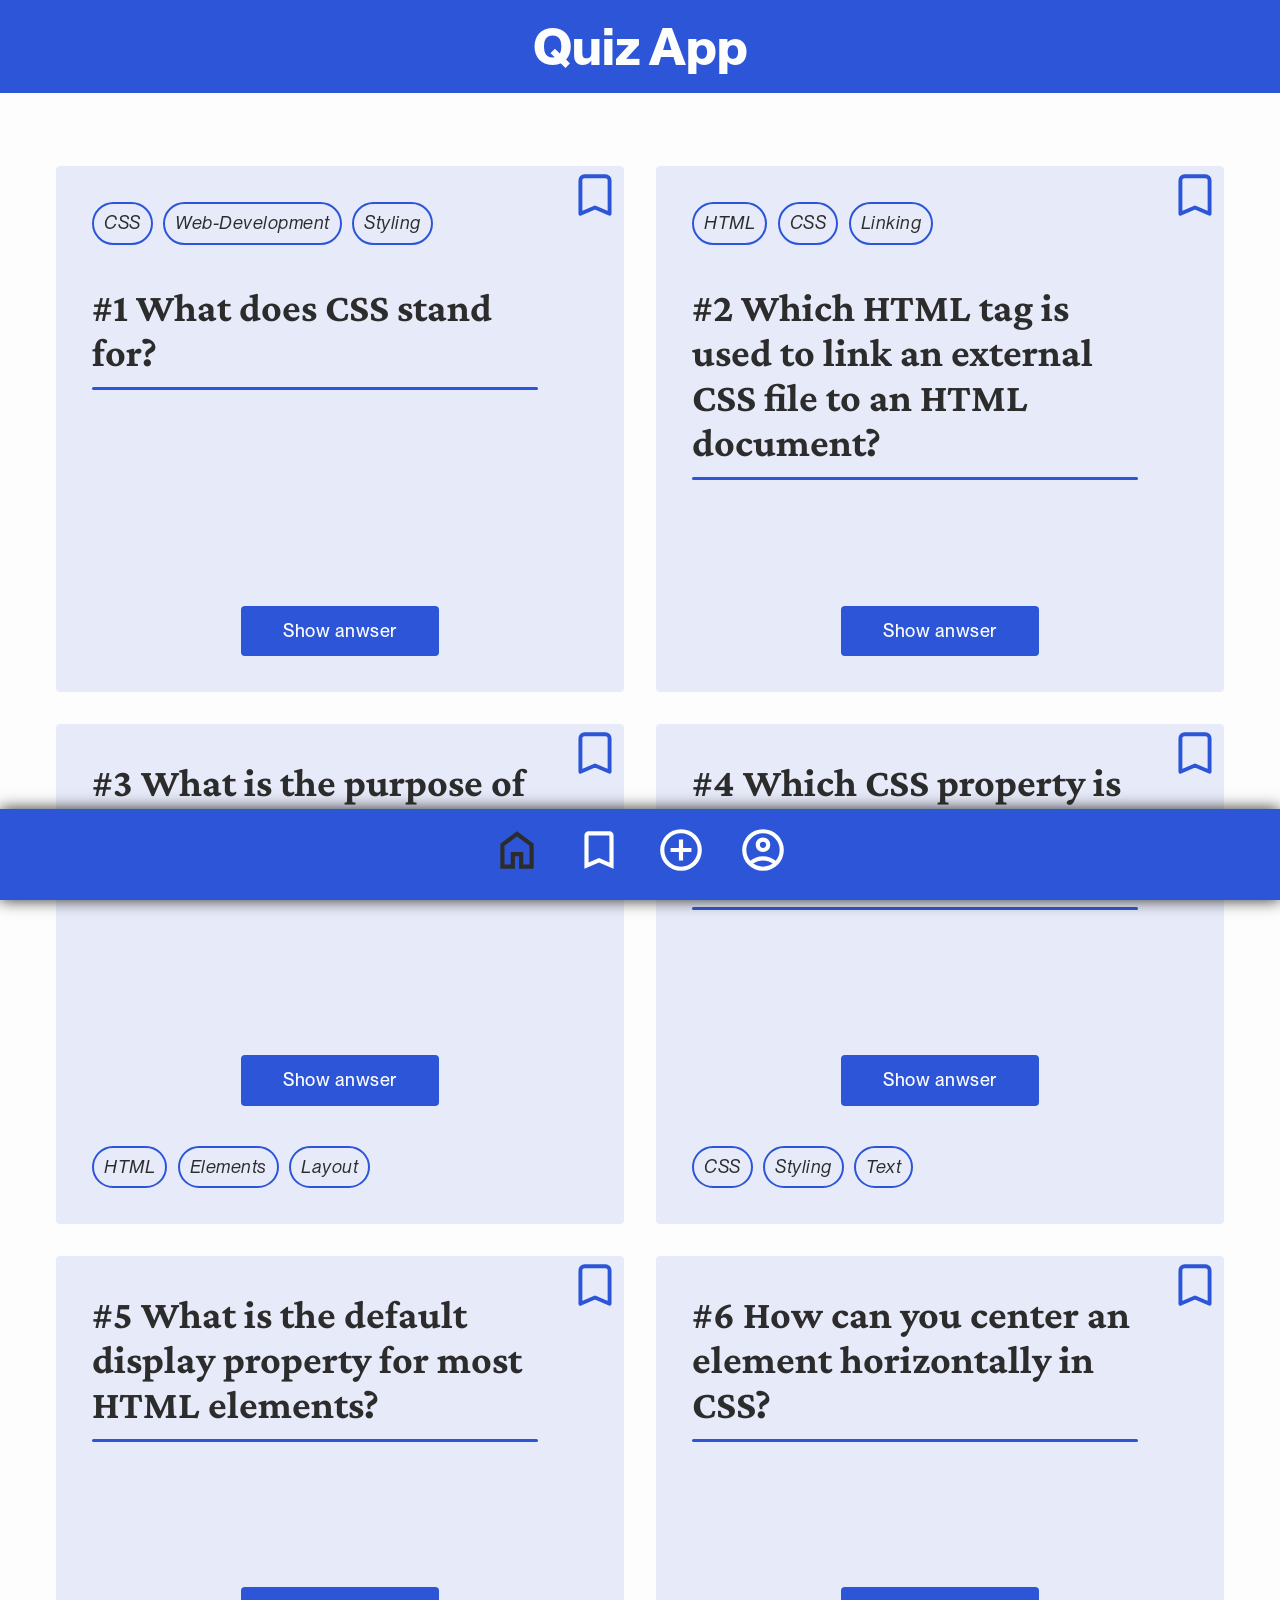
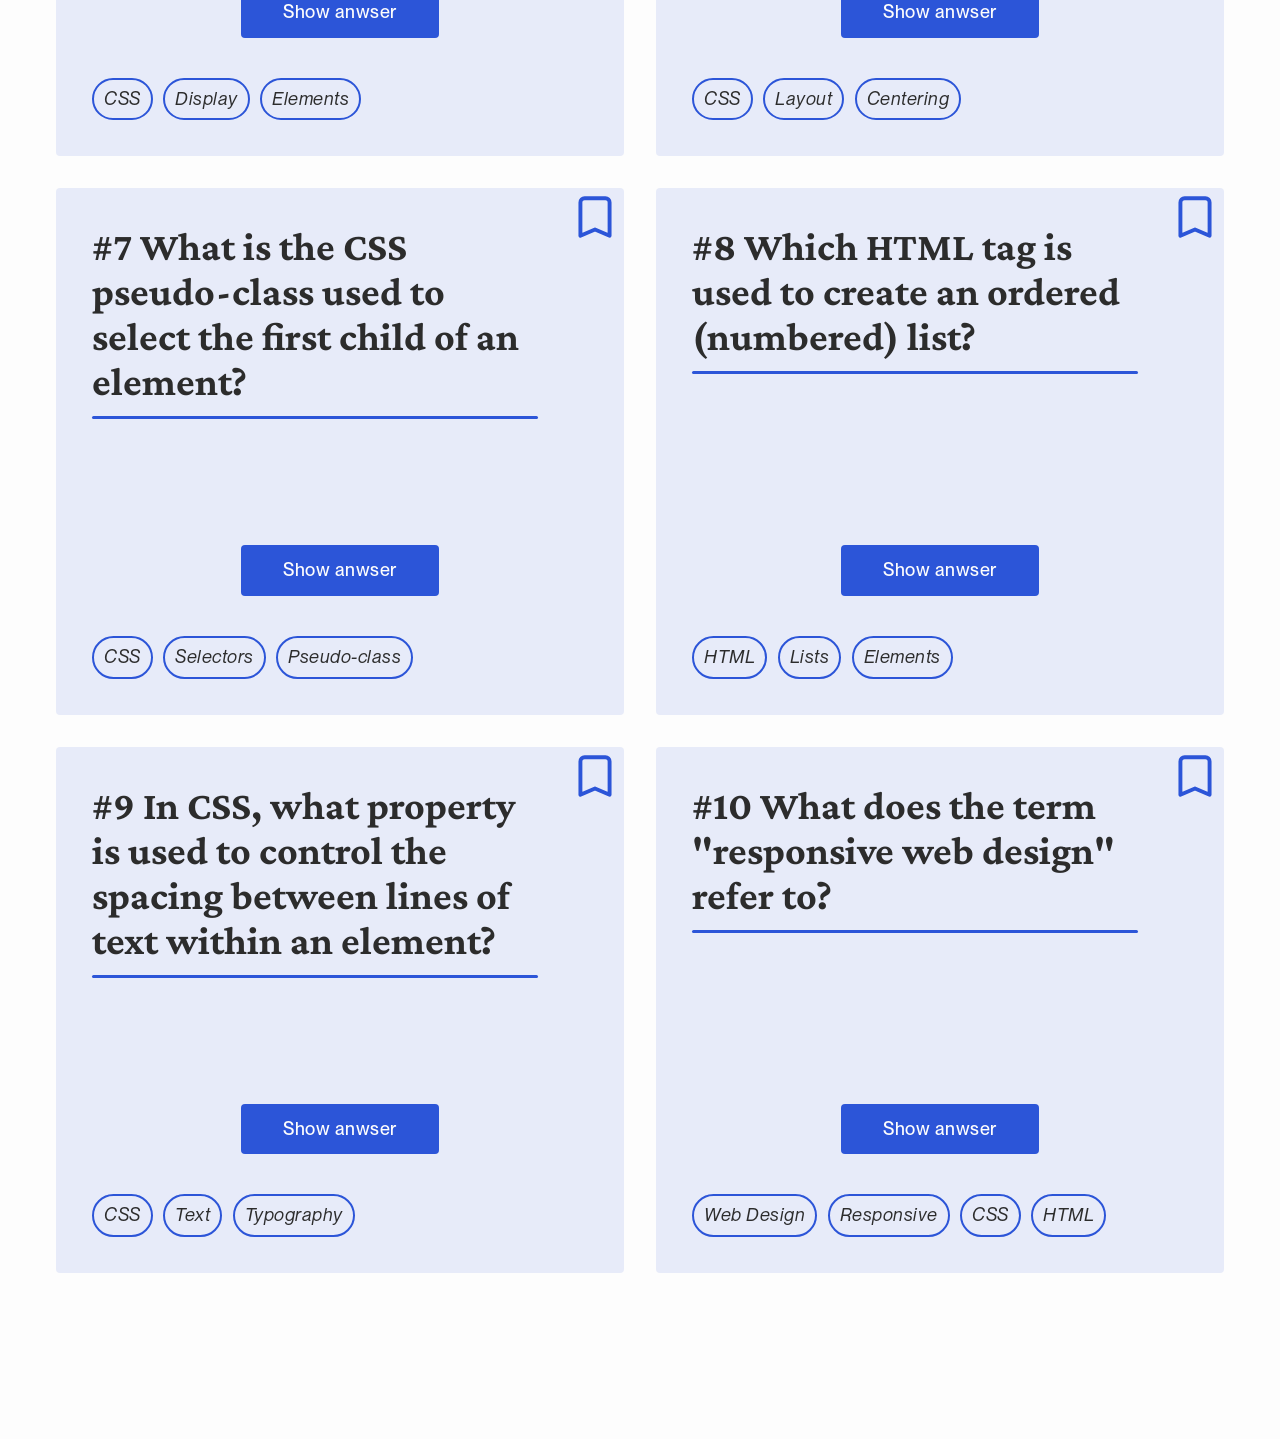
==== commit 123d8508: "adding Add Page, QoL Changes, Styling and functionality" ====
--- a/index.html
+++ b/index.html
@@ -10,6 +10,7 @@
       href="assets/icons/bookmark_icon.svg"
     />
     <link rel="stylesheet" href="css/style.css" />
+    <script src="./script/script.js" defer></script>
   </head>
   <body>
     <main>
@@ -50,6 +51,21 @@
               </a>
             </li>
             <li>
+              <a href="html/form.html">
+                <svg
+                  xmlns="http://www.w3.org/2000/svg"
+                  height="50px"
+                  viewBox="0 -960 960 960"
+                  width="50px"
+                  fill="var(--main-white)"
+                >
+                  <path
+                    d="M440-280h80v-160h160v-80H520v-160h-80v160H280v80h160v160Zm40 200q-83 0-156-31.5T197-197q-54-54-85.5-127T80-480q0-83 31.5-156T197-763q54-54 127-85.5T480-880q83 0 156 31.5T763-763q54 54 85.5 127T880-480q0 83-31.5 156T763-197q-54 54-127 85.5T480-80Zm0-80q134 0 227-93t93-227q0-134-93-227t-227-93q-134 0-227 93t-93 227q0 134 93 227t227 93Zm0-320Z"
+                  />
+                </svg>
+              </a>
+            </li>
+            <li>
               <a href="html/profile_page.html">
                 <svg
                   xmlns="http://www.w3.org/2000/svg"
@@ -67,22 +83,25 @@
           </ul>
         </nav>
       </header>
-      <section class="section">
+      <section>
         <div class="container">
           <div class="row">
             <div class="col col-md-12 col-lg-6 col-xl-6">
               <article class="quest-card">
                 <div class="quest-card-wrapper-FAQ">
-                  <h3 contenteditable="true">What does CSS stand for?</h3>
-                  <div class="quest-card-answer-wrapper" hidden>
-                    <p>Cascading Style Sheets</p>
-                  </div>
-                  <button type="button" class="answer-btn">Show anwser</button>
                   <ul class="tagList">
                     <li class="tag">CSS</li>
                     <li class="tag">Web-Development</li>
                     <li class="tag">Styling</li>
                   </ul>
+                  <h3 contenteditable="true">What does CSS stand for?</h3>
+                  <div
+                    class="quest-card-answer-wrapper hidden"
+                    data-js="answerWrapper"
+                  >
+                    <p>Cascading Style Sheets</p>
+                  </div>
+                  <button type="button" class="answer-btn">Show anwser</button>
                 </div>
 
                 <input
@@ -111,19 +130,22 @@
             <div class="col col-md-12 col-lg-6 col-xl-6">
               <article class="quest-card">
                 <div class="quest-card-wrapper-FAQ">
+                  <ul class="tagList">
+                    <li class="tag">HTML</li>
+                    <li class="tag">CSS</li>
+                    <li class="tag">Linking</li>
+                  </ul>
                   <h3 contenteditable="true">
                     Which HTML tag is used to link an external CSS file to an
                     HTML document?
                   </h3>
-                  <div class="quest-card-answer-wrapper" hidden>
+                  <div
+                    class="quest-card-answer-wrapper hidden"
+                    data-js="answerWrapper"
+                  >
                     <p>&lt;link&gt;</p>
                   </div>
                   <button type="button" class="answer-btn">Show anwser</button>
-                  <ul class="tagList">
-                    <li class="tag">HTML</li>
-                    <li class="tag">CSS</li>
-                    <li class="tag">Linking</li>
-                  </ul>
                 </div>
                 <input
                   type="checkbox"
@@ -154,7 +176,10 @@
                   <h3 contenteditable="true">
                     What is the purpose of the HTML &lt;div&gt; element?
                   </h3>
-                  <div class="quest-card-answer-wrapper" hidden>
+                  <div
+                    class="quest-card-answer-wrapper hidden"
+                    data-js="answerWrapper"
+                  >
                     <p>
                       It is a container element used to group and style content
                       together.
@@ -197,7 +222,10 @@
                     Which CSS property is used to change the text color of an
                     element?
                   </h3>
-                  <div class="quest-card-answer-wrapper" hidden>
+                  <div
+                    class="quest-card-answer-wrapper hidden"
+                    data-js="answerWrapper"
+                  >
                     <p>color</p>
                   </div>
                   <button type="button" class="answer-btn">Show anwser</button>
@@ -236,7 +264,10 @@
                   <h3 contenteditable="true">
                     What is the default display property for most HTML elements?
                   </h3>
-                  <div class="quest-card-answer-wrapper" hidden>
+                  <div
+                    class="quest-card-answer-wrapper hidden"
+                    data-js="answerWrapper"
+                  >
                     <p>block</p>
                   </div>
                   <button type="button" class="answer-btn">Show anwser</button>
@@ -275,7 +306,10 @@
                   <h3 contenteditable="true">
                     How can you center an element horizontally in CSS?
                   </h3>
-                  <div class="quest-card-answer-wrapper" hidden>
+                  <div
+                    class="quest-card-answer-wrapper hidden"
+                    data-js="answerWrapper"
+                  >
                     <p>By setting its margin property to auto.</p>
                   </div>
                   <button type="button" class="answer-btn">Show anwser</button>
@@ -315,7 +349,10 @@
                     What is the CSS pseudo-class used to select the first child
                     of an element?
                   </h3>
-                  <div class="quest-card-answer-wrapper" hidden>
+                  <div
+                    class="quest-card-answer-wrapper hidden"
+                    data-js="answerWrapper"
+                  >
                     <p>:first-child</p>
                   </div>
                   <button type="button" class="answer-btn">Show anwser</button>
@@ -354,7 +391,10 @@
                   <h3 contenteditable="true">
                     Which HTML tag is used to create an ordered (numbered) list?
                   </h3>
-                  <div class="quest-card-answer-wrapper" hidden>
+                  <div
+                    class="quest-card-answer-wrapper hidden"
+                    data-js="answerWrapper"
+                  >
                     <p>&lt;ol&gt;</p>
                   </div>
                   <button type="button" class="answer-btn">Show anwser</button>
@@ -394,7 +434,10 @@
                     In CSS, what property is used to control the spacing between
                     lines of text within an element?
                   </h3>
-                  <div class="quest-card-answer-wrapper" hidden>
+                  <div
+                    class="quest-card-answer-wrapper hidden"
+                    data-js="answerWrapper"
+                  >
                     <p>line-height</p>
                   </div>
                   <button type="button" class="answer-btn">Show anwser</button>
@@ -434,7 +477,10 @@
                     What does the term &quot;responsive web design&quot; refer
                     to?
                   </h3>
-                  <div class="quest-card-answer-wrapper" hidden>
+                  <div
+                    class="quest-card-answer-wrapper hidden"
+                    data-js="answerWrapper"
+                  >
                     <p>
                       It refers to designing web pages that adapt and display
                       well on various screen sizes and devices.
@@ -474,9 +520,7 @@
           </div>
         </div>
       </section>
-      <footer>
-        <script src="./script/script.js"></script>
-      </footer>
+      <footer></footer>
     </main>
   </body>
 </html>
--- a/css/style.css
+++ b/css/style.css
@@ -1,6 +1,7 @@
 @import "./font.css";
 @import "./navbar.css";
 @import "./header.css";
+@import "./form.css";
 @import "./profile.css";
 @import "./question-cards.css";
 @import "./bookmarks.css";
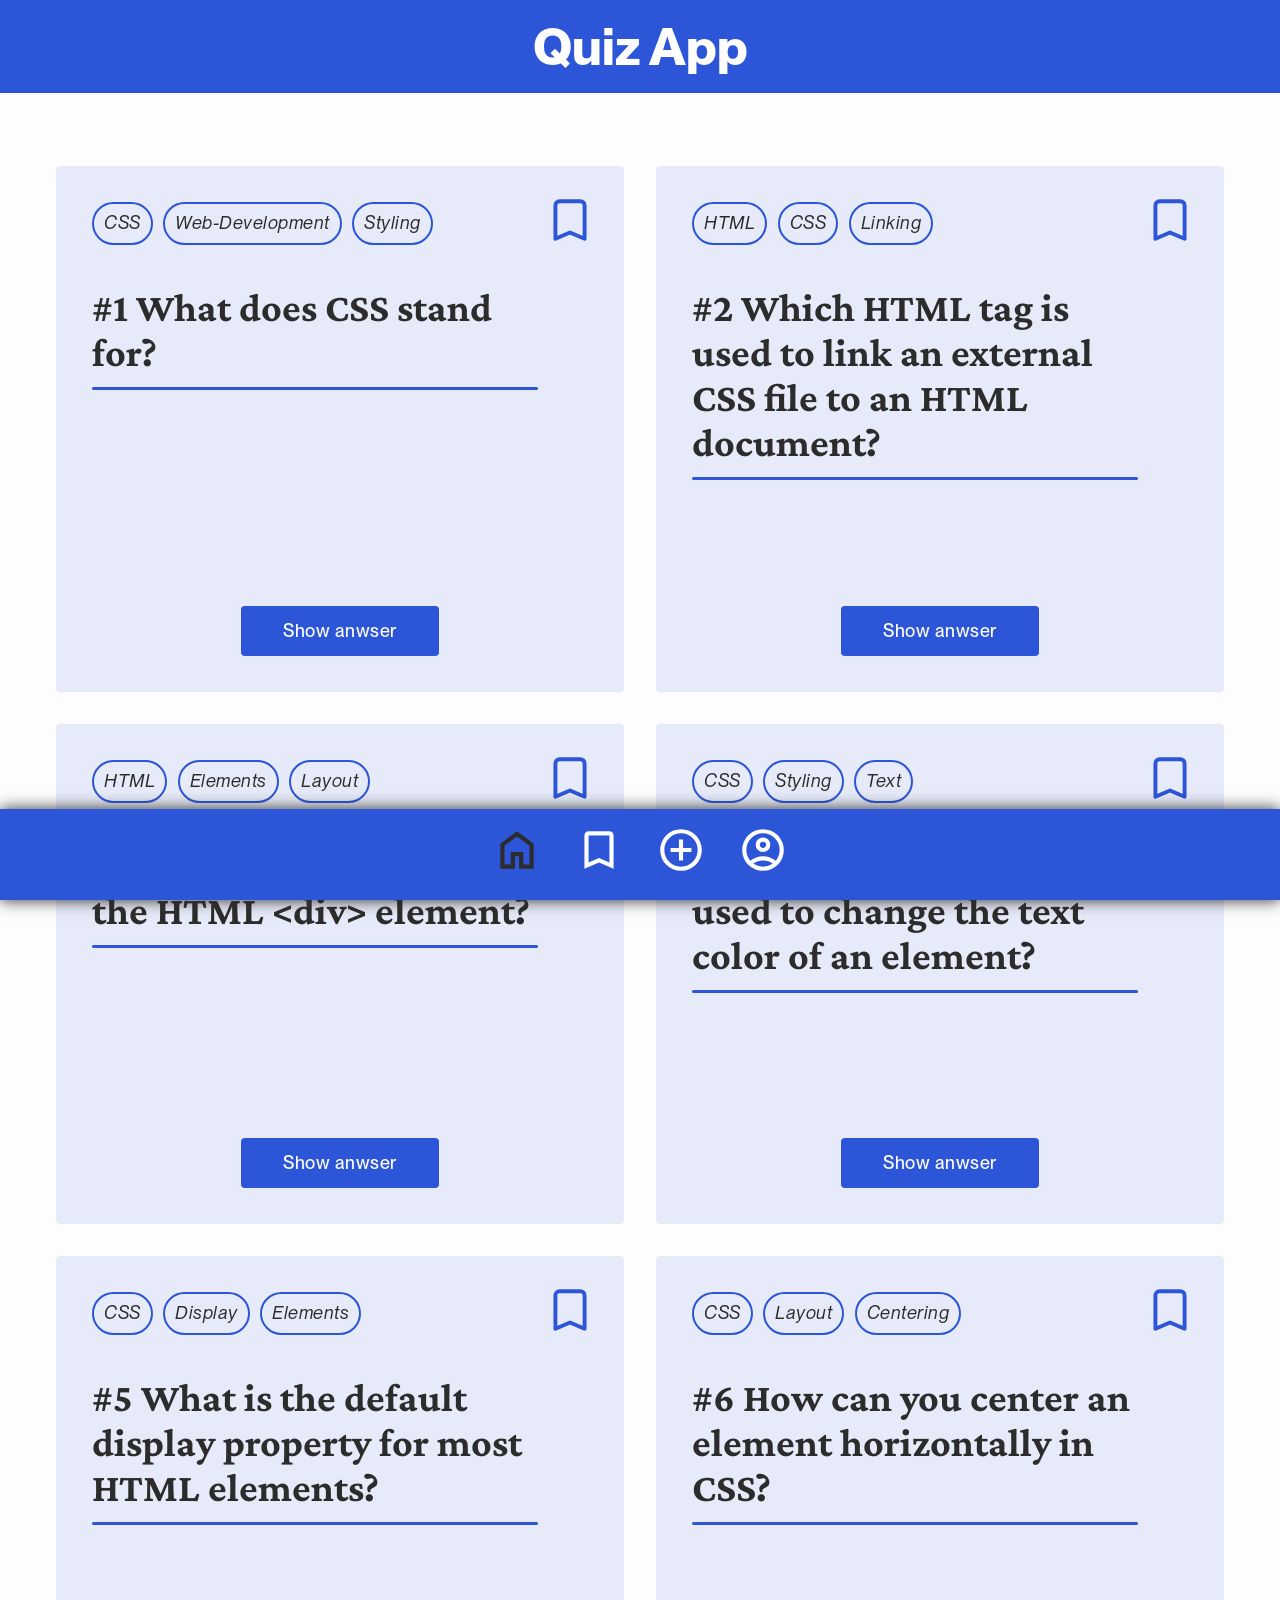
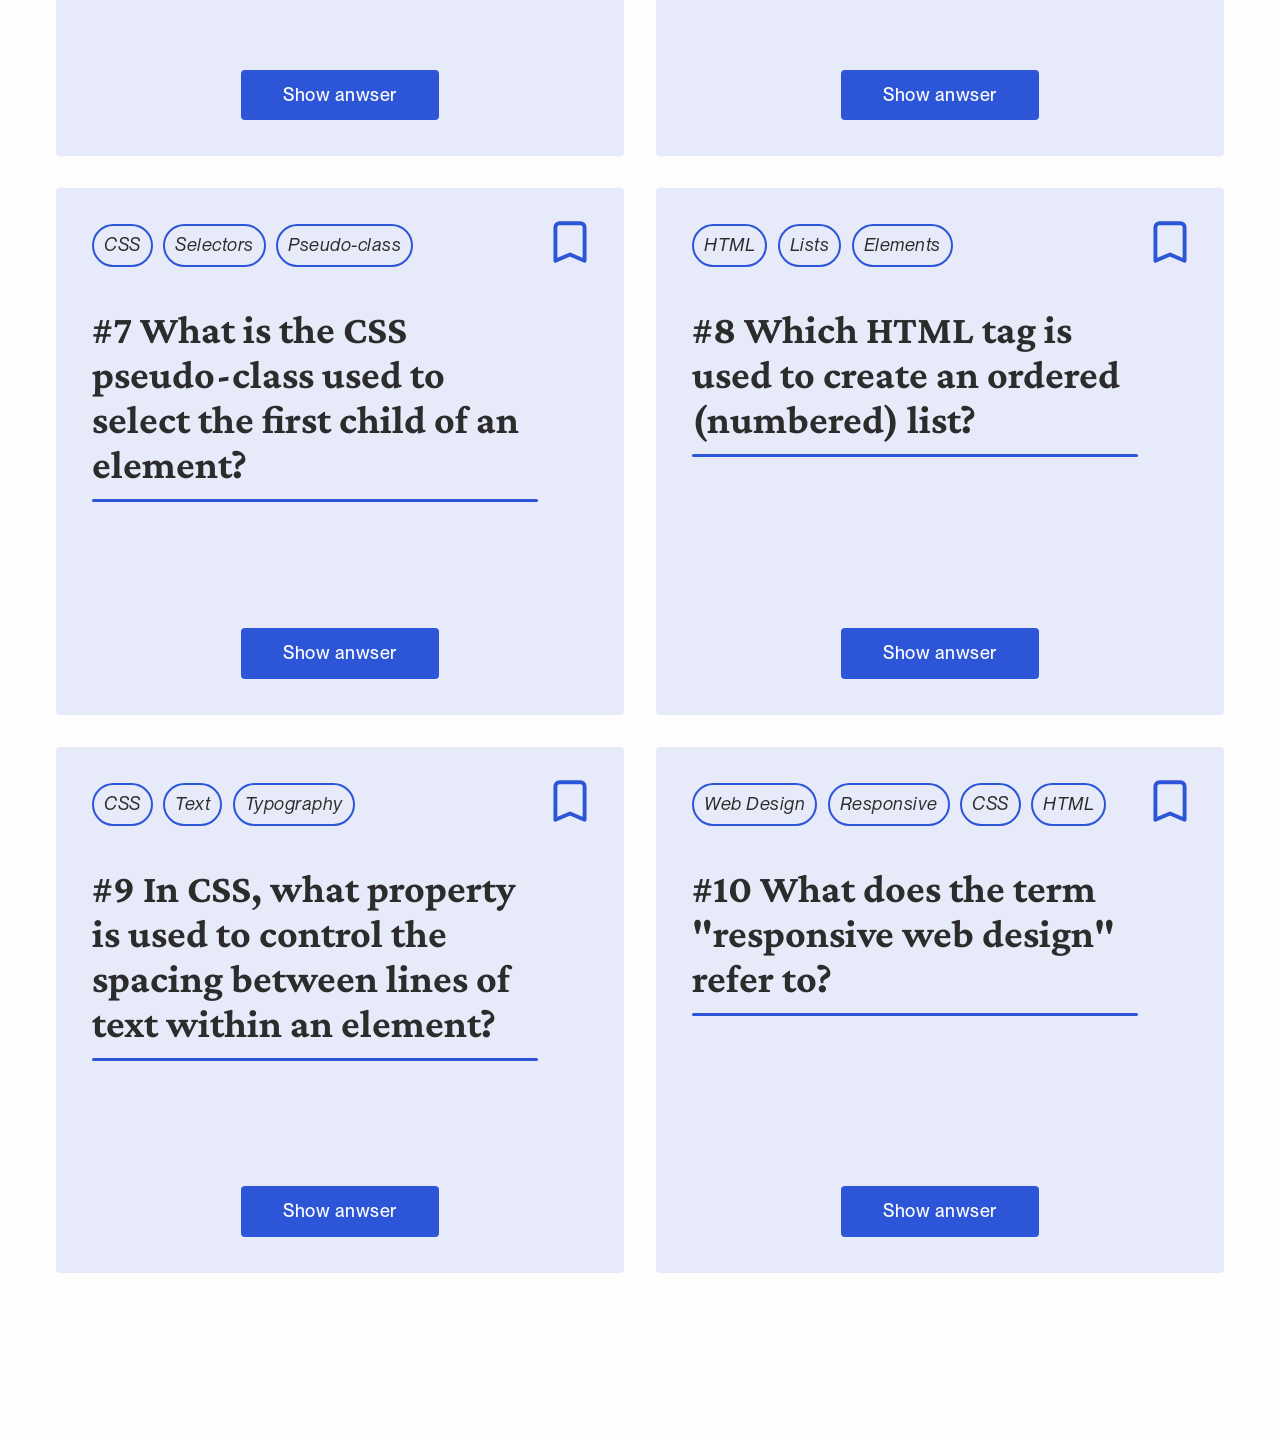
==== commit fd44986a: "finshed Create Card Page and Function aswell as syling and darkmode" ====
--- a/index.html
+++ b/index.html
@@ -173,6 +173,11 @@
             <div class="col col-md-12 col-lg-6 col-xl-6">
               <article class="quest-card">
                 <div class="quest-card-wrapper-FAQ">
+                  <ul class="tagList">
+                    <li class="tag">HTML</li>
+                    <li class="tag">Elements</li>
+                    <li class="tag">Layout</li>
+                  </ul>
                   <h3 contenteditable="true">
                     What is the purpose of the HTML &lt;div&gt; element?
                   </h3>
@@ -186,38 +191,38 @@
                     </p>
                   </div>
                   <button type="button" class="answer-btn">Show anwser</button>
-                  <ul class="tagList">
-                    <li class="tag">HTML</li>
-                    <li class="tag">Elements</li>
-                    <li class="tag">Layout</li>
-                  </ul>
-                </div>
-                <input
-                  type="checkbox"
-                  class="fav-checkbox"
-                  data-js="bookmark-checkbox"
-                />
-                <label
-                  class="fav-icon-label"
-                  data-js="bookmark-label"
-                  aria-label="Frage als Favorit speichern"
-                >
-                  <svg
-                    xmlns="http://w3.org"
-                    height="50px"
-                    viewBox="0 -960 960 960"
-                    width="50px"
-                  >
-                    <path
-                      d="M200-120v-640q0-33 23.5-56.5T280-840h400q33 0 56.5 23.5T760-760v640L480-240 200-120Z"
-                    />
-                  </svg>
-                </label>
-              </article>
-            </div>
-            <div class="col col-md-12 col-lg-6 col-xl-6">
-              <article class="quest-card">
-                <div class="quest-card-wrapper-FAQ">
+                </div>
+                <input
+                  type="checkbox"
+                  class="fav-checkbox"
+                  data-js="bookmark-checkbox"
+                />
+                <label
+                  class="fav-icon-label"
+                  data-js="bookmark-label"
+                  aria-label="Frage als Favorit speichern"
+                >
+                  <svg
+                    xmlns="http://w3.org"
+                    height="50px"
+                    viewBox="0 -960 960 960"
+                    width="50px"
+                  >
+                    <path
+                      d="M200-120v-640q0-33 23.5-56.5T280-840h400q33 0 56.5 23.5T760-760v640L480-240 200-120Z"
+                    />
+                  </svg>
+                </label>
+              </article>
+            </div>
+            <div class="col col-md-12 col-lg-6 col-xl-6">
+              <article class="quest-card">
+                <div class="quest-card-wrapper-FAQ">
+                  <ul class="tagList">
+                    <li class="tag">CSS</li>
+                    <li class="tag">Styling</li>
+                    <li class="tag">Text</li>
+                  </ul>
                   <h3 contenteditable="true">
                     Which CSS property is used to change the text color of an
                     element?
@@ -229,122 +234,122 @@
                     <p>color</p>
                   </div>
                   <button type="button" class="answer-btn">Show anwser</button>
-                  <ul class="tagList">
-                    <li class="tag">CSS</li>
-                    <li class="tag">Styling</li>
-                    <li class="tag">Text</li>
-                  </ul>
-                </div>
-                <input
-                  type="checkbox"
-                  class="fav-checkbox"
-                  data-js="bookmark-checkbox"
-                />
-                <label
-                  class="fav-icon-label"
-                  data-js="bookmark-label"
-                  aria-label="Frage als Favorit speichern"
-                >
-                  <svg
-                    xmlns="http://w3.org"
-                    height="50px"
-                    viewBox="0 -960 960 960"
-                    width="50px"
-                  >
-                    <path
-                      d="M200-120v-640q0-33 23.5-56.5T280-840h400q33 0 56.5 23.5T760-760v640L480-240 200-120Z"
-                    />
-                  </svg>
-                </label>
-              </article>
-            </div>
-            <div class="col col-md-12 col-lg-6 col-xl-6">
-              <article class="quest-card">
-                <div class="quest-card-wrapper-FAQ">
-                  <h3 contenteditable="true">
-                    What is the default display property for most HTML elements?
-                  </h3>
-                  <div
-                    class="quest-card-answer-wrapper hidden"
-                    data-js="answerWrapper"
-                  >
-                    <p>block</p>
-                  </div>
-                  <button type="button" class="answer-btn">Show anwser</button>
+                </div>
+                <input
+                  type="checkbox"
+                  class="fav-checkbox"
+                  data-js="bookmark-checkbox"
+                />
+                <label
+                  class="fav-icon-label"
+                  data-js="bookmark-label"
+                  aria-label="Frage als Favorit speichern"
+                >
+                  <svg
+                    xmlns="http://w3.org"
+                    height="50px"
+                    viewBox="0 -960 960 960"
+                    width="50px"
+                  >
+                    <path
+                      d="M200-120v-640q0-33 23.5-56.5T280-840h400q33 0 56.5 23.5T760-760v640L480-240 200-120Z"
+                    />
+                  </svg>
+                </label>
+              </article>
+            </div>
+            <div class="col col-md-12 col-lg-6 col-xl-6">
+              <article class="quest-card">
+                <div class="quest-card-wrapper-FAQ">
                   <ul class="tagList">
                     <li class="tag">CSS</li>
                     <li class="tag">Display</li>
                     <li class="tag">Elements</li>
                   </ul>
-                </div>
-                <input
-                  type="checkbox"
-                  class="fav-checkbox"
-                  data-js="bookmark-checkbox"
-                />
-                <label
-                  class="fav-icon-label"
-                  data-js="bookmark-label"
-                  aria-label="Frage als Favorit speichern"
-                >
-                  <svg
-                    xmlns="http://w3.org"
-                    height="50px"
-                    viewBox="0 -960 960 960"
-                    width="50px"
-                  >
-                    <path
-                      d="M200-120v-640q0-33 23.5-56.5T280-840h400q33 0 56.5 23.5T760-760v640L480-240 200-120Z"
-                    />
-                  </svg>
-                </label>
-              </article>
-            </div>
-            <div class="col col-md-12 col-lg-6 col-xl-6">
-              <article class="quest-card">
-                <div class="quest-card-wrapper-FAQ">
-                  <h3 contenteditable="true">
-                    How can you center an element horizontally in CSS?
-                  </h3>
-                  <div
-                    class="quest-card-answer-wrapper hidden"
-                    data-js="answerWrapper"
-                  >
-                    <p>By setting its margin property to auto.</p>
-                  </div>
-                  <button type="button" class="answer-btn">Show anwser</button>
+                  <h3 contenteditable="true">
+                    What is the default display property for most HTML elements?
+                  </h3>
+                  <div
+                    class="quest-card-answer-wrapper hidden"
+                    data-js="answerWrapper"
+                  >
+                    <p>block</p>
+                  </div>
+                  <button type="button" class="answer-btn">Show anwser</button>
+                </div>
+                <input
+                  type="checkbox"
+                  class="fav-checkbox"
+                  data-js="bookmark-checkbox"
+                />
+                <label
+                  class="fav-icon-label"
+                  data-js="bookmark-label"
+                  aria-label="Frage als Favorit speichern"
+                >
+                  <svg
+                    xmlns="http://w3.org"
+                    height="50px"
+                    viewBox="0 -960 960 960"
+                    width="50px"
+                  >
+                    <path
+                      d="M200-120v-640q0-33 23.5-56.5T280-840h400q33 0 56.5 23.5T760-760v640L480-240 200-120Z"
+                    />
+                  </svg>
+                </label>
+              </article>
+            </div>
+            <div class="col col-md-12 col-lg-6 col-xl-6">
+              <article class="quest-card">
+                <div class="quest-card-wrapper-FAQ">
                   <ul class="tagList">
                     <li class="tag">CSS</li>
                     <li class="tag">Layout</li>
                     <li class="tag">Centering</li>
                   </ul>
-                </div>
-                <input
-                  type="checkbox"
-                  class="fav-checkbox"
-                  data-js="bookmark-checkbox"
-                />
-                <label
-                  class="fav-icon-label"
-                  data-js="bookmark-label"
-                  aria-label="Frage als Favorit speichern"
-                >
-                  <svg
-                    xmlns="http://w3.org"
-                    height="50px"
-                    viewBox="0 -960 960 960"
-                    width="50px"
-                  >
-                    <path
-                      d="M200-120v-640q0-33 23.5-56.5T280-840h400q33 0 56.5 23.5T760-760v640L480-240 200-120Z"
-                    />
-                  </svg>
-                </label>
-              </article>
-            </div>
-            <div class="col col-md-12 col-lg-6 col-xl-6">
-              <article class="quest-card">
-                <div class="quest-card-wrapper-FAQ">
+                  <h3 contenteditable="true">
+                    How can you center an element horizontally in CSS?
+                  </h3>
+                  <div
+                    class="quest-card-answer-wrapper hidden"
+                    data-js="answerWrapper"
+                  >
+                    <p>By setting its margin property to auto.</p>
+                  </div>
+                  <button type="button" class="answer-btn">Show anwser</button>
+                </div>
+                <input
+                  type="checkbox"
+                  class="fav-checkbox"
+                  data-js="bookmark-checkbox"
+                />
+                <label
+                  class="fav-icon-label"
+                  data-js="bookmark-label"
+                  aria-label="Frage als Favorit speichern"
+                >
+                  <svg
+                    xmlns="http://w3.org"
+                    height="50px"
+                    viewBox="0 -960 960 960"
+                    width="50px"
+                  >
+                    <path
+                      d="M200-120v-640q0-33 23.5-56.5T280-840h400q33 0 56.5 23.5T760-760v640L480-240 200-120Z"
+                    />
+                  </svg>
+                </label>
+              </article>
+            </div>
+            <div class="col col-md-12 col-lg-6 col-xl-6">
+              <article class="quest-card">
+                <div class="quest-card-wrapper-FAQ">
+                  <ul class="tagList">
+                    <li class="tag">CSS</li>
+                    <li class="tag">Selectors</li>
+                    <li class="tag">Pseudo-class</li>
+                  </ul>
                   <h3 contenteditable="true">
                     What is the CSS pseudo-class used to select the first child
                     of an element?
@@ -356,80 +361,80 @@
                     <p>:first-child</p>
                   </div>
                   <button type="button" class="answer-btn">Show anwser</button>
-                  <ul class="tagList">
-                    <li class="tag">CSS</li>
-                    <li class="tag">Selectors</li>
-                    <li class="tag">Pseudo-class</li>
-                  </ul>
-                </div>
-                <input
-                  type="checkbox"
-                  class="fav-checkbox"
-                  data-js="bookmark-checkbox"
-                />
-                <label
-                  class="fav-icon-label"
-                  data-js="bookmark-label"
-                  aria-label="Frage als Favorit speichern"
-                >
-                  <svg
-                    xmlns="http://w3.org"
-                    height="50px"
-                    viewBox="0 -960 960 960"
-                    width="50px"
-                  >
-                    <path
-                      d="M200-120v-640q0-33 23.5-56.5T280-840h400q33 0 56.5 23.5T760-760v640L480-240 200-120Z"
-                    />
-                  </svg>
-                </label>
-              </article>
-            </div>
-            <div class="col col-md-12 col-lg-6 col-xl-6">
-              <article class="quest-card">
-                <div class="quest-card-wrapper-FAQ">
-                  <h3 contenteditable="true">
-                    Which HTML tag is used to create an ordered (numbered) list?
-                  </h3>
-                  <div
-                    class="quest-card-answer-wrapper hidden"
-                    data-js="answerWrapper"
-                  >
-                    <p>&lt;ol&gt;</p>
-                  </div>
-                  <button type="button" class="answer-btn">Show anwser</button>
+                </div>
+                <input
+                  type="checkbox"
+                  class="fav-checkbox"
+                  data-js="bookmark-checkbox"
+                />
+                <label
+                  class="fav-icon-label"
+                  data-js="bookmark-label"
+                  aria-label="Frage als Favorit speichern"
+                >
+                  <svg
+                    xmlns="http://w3.org"
+                    height="50px"
+                    viewBox="0 -960 960 960"
+                    width="50px"
+                  >
+                    <path
+                      d="M200-120v-640q0-33 23.5-56.5T280-840h400q33 0 56.5 23.5T760-760v640L480-240 200-120Z"
+                    />
+                  </svg>
+                </label>
+              </article>
+            </div>
+            <div class="col col-md-12 col-lg-6 col-xl-6">
+              <article class="quest-card">
+                <div class="quest-card-wrapper-FAQ">
                   <ul class="tagList">
                     <li class="tag">HTML</li>
                     <li class="tag">Lists</li>
                     <li class="tag">Elements</li>
                   </ul>
-                </div>
-                <input
-                  type="checkbox"
-                  class="fav-checkbox"
-                  data-js="bookmark-checkbox"
-                />
-                <label
-                  class="fav-icon-label"
-                  data-js="bookmark-label"
-                  aria-label="Frage als Favorit speichern"
-                >
-                  <svg
-                    xmlns="http://w3.org"
-                    height="50px"
-                    viewBox="0 -960 960 960"
-                    width="50px"
-                  >
-                    <path
-                      d="M200-120v-640q0-33 23.5-56.5T280-840h400q33 0 56.5 23.5T760-760v640L480-240 200-120Z"
-                    />
-                  </svg>
-                </label>
-              </article>
-            </div>
-            <div class="col col-md-12 col-lg-6 col-xl-6">
-              <article class="quest-card">
-                <div class="quest-card-wrapper-FAQ">
+                  <h3 contenteditable="true">
+                    Which HTML tag is used to create an ordered (numbered) list?
+                  </h3>
+                  <div
+                    class="quest-card-answer-wrapper hidden"
+                    data-js="answerWrapper"
+                  >
+                    <p>&lt;ol&gt;</p>
+                  </div>
+                  <button type="button" class="answer-btn">Show anwser</button>
+                </div>
+                <input
+                  type="checkbox"
+                  class="fav-checkbox"
+                  data-js="bookmark-checkbox"
+                />
+                <label
+                  class="fav-icon-label"
+                  data-js="bookmark-label"
+                  aria-label="Frage als Favorit speichern"
+                >
+                  <svg
+                    xmlns="http://w3.org"
+                    height="50px"
+                    viewBox="0 -960 960 960"
+                    width="50px"
+                  >
+                    <path
+                      d="M200-120v-640q0-33 23.5-56.5T280-840h400q33 0 56.5 23.5T760-760v640L480-240 200-120Z"
+                    />
+                  </svg>
+                </label>
+              </article>
+            </div>
+            <div class="col col-md-12 col-lg-6 col-xl-6">
+              <article class="quest-card">
+                <div class="quest-card-wrapper-FAQ">
+                  <ul class="tagList">
+                    <li class="tag">CSS</li>
+                    <li class="tag">Text</li>
+                    <li class="tag">Typography</li>
+                  </ul>
                   <h3 contenteditable="true">
                     In CSS, what property is used to control the spacing between
                     lines of text within an element?
@@ -441,38 +446,39 @@
                     <p>line-height</p>
                   </div>
                   <button type="button" class="answer-btn">Show anwser</button>
-                  <ul class="tagList">
-                    <li class="tag">CSS</li>
-                    <li class="tag">Text</li>
-                    <li class="tag">Typography</li>
-                  </ul>
-                </div>
-                <input
-                  type="checkbox"
-                  class="fav-checkbox"
-                  data-js="bookmark-checkbox"
-                />
-                <label
-                  class="fav-icon-label"
-                  data-js="bookmark-label"
-                  aria-label="Frage als Favorit speichern"
-                >
-                  <svg
-                    xmlns="http://w3.org"
-                    height="50px"
-                    viewBox="0 -960 960 960"
-                    width="50px"
-                  >
-                    <path
-                      d="M200-120v-640q0-33 23.5-56.5T280-840h400q33 0 56.5 23.5T760-760v640L480-240 200-120Z"
-                    />
-                  </svg>
-                </label>
-              </article>
-            </div>
-            <div class="col col-md-12 col-lg-6 col-xl-6">
-              <article class="quest-card">
-                <div class="quest-card-wrapper-FAQ">
+                </div>
+                <input
+                  type="checkbox"
+                  class="fav-checkbox"
+                  data-js="bookmark-checkbox"
+                />
+                <label
+                  class="fav-icon-label"
+                  data-js="bookmark-label"
+                  aria-label="Frage als Favorit speichern"
+                >
+                  <svg
+                    xmlns="http://w3.org"
+                    height="50px"
+                    viewBox="0 -960 960 960"
+                    width="50px"
+                  >
+                    <path
+                      d="M200-120v-640q0-33 23.5-56.5T280-840h400q33 0 56.5 23.5T760-760v640L480-240 200-120Z"
+                    />
+                  </svg>
+                </label>
+              </article>
+            </div>
+            <div class="col col-md-12 col-lg-6 col-xl-6">
+              <article class="quest-card">
+                <div class="quest-card-wrapper-FAQ">
+                  <ul class="tagList">
+                    <li class="tag">Web Design</li>
+                    <li class="tag">Responsive</li>
+                    <li class="tag">CSS</li>
+                    <li class="tag">HTML</li>
+                  </ul>
                   <h3 contenteditable="true">
                     What does the term &quot;responsive web design&quot; refer
                     to?
@@ -487,12 +493,6 @@
                     </p>
                   </div>
                   <button type="button" class="answer-btn">Show anwser</button>
-                  <ul class="tagList">
-                    <li class="tag">Web Design</li>
-                    <li class="tag">Responsive</li>
-                    <li class="tag">CSS</li>
-                    <li class="tag">HTML</li>
-                  </ul>
                 </div>
                 <input
                   type="checkbox"
--- a/css/style.css
+++ b/css/style.css
@@ -12,12 +12,12 @@
   --main-font-color: #2c2c2c;
   --main-white: #fdfdfd;
 }
-/* 
-:root:has(#theme-toggle:checked) {
-  --theme-color: #8fa8ff;
+
+:root:has(#input:checked) {
+  --theme-color: #2c55d8;
   --main-font-color: #f2f2f2;
   --main-white: #161616;
-} */
+}
 
 *,
 ::before,
@@ -294,10 +294,16 @@
 p,
 a,
 button,
-li {
+li,
+form label,
+form textarea,
+form input[type="text"] {
   font-size: clamp(14px, 2vw, 18px);
   font-family: "PP Neue Montreal", system-ui, sans-serif;
   font-weight: 500;
   letter-spacing: 0.5px;
   line-height: 1.6;
 }
+form label {
+  font-weight: 900;
+}
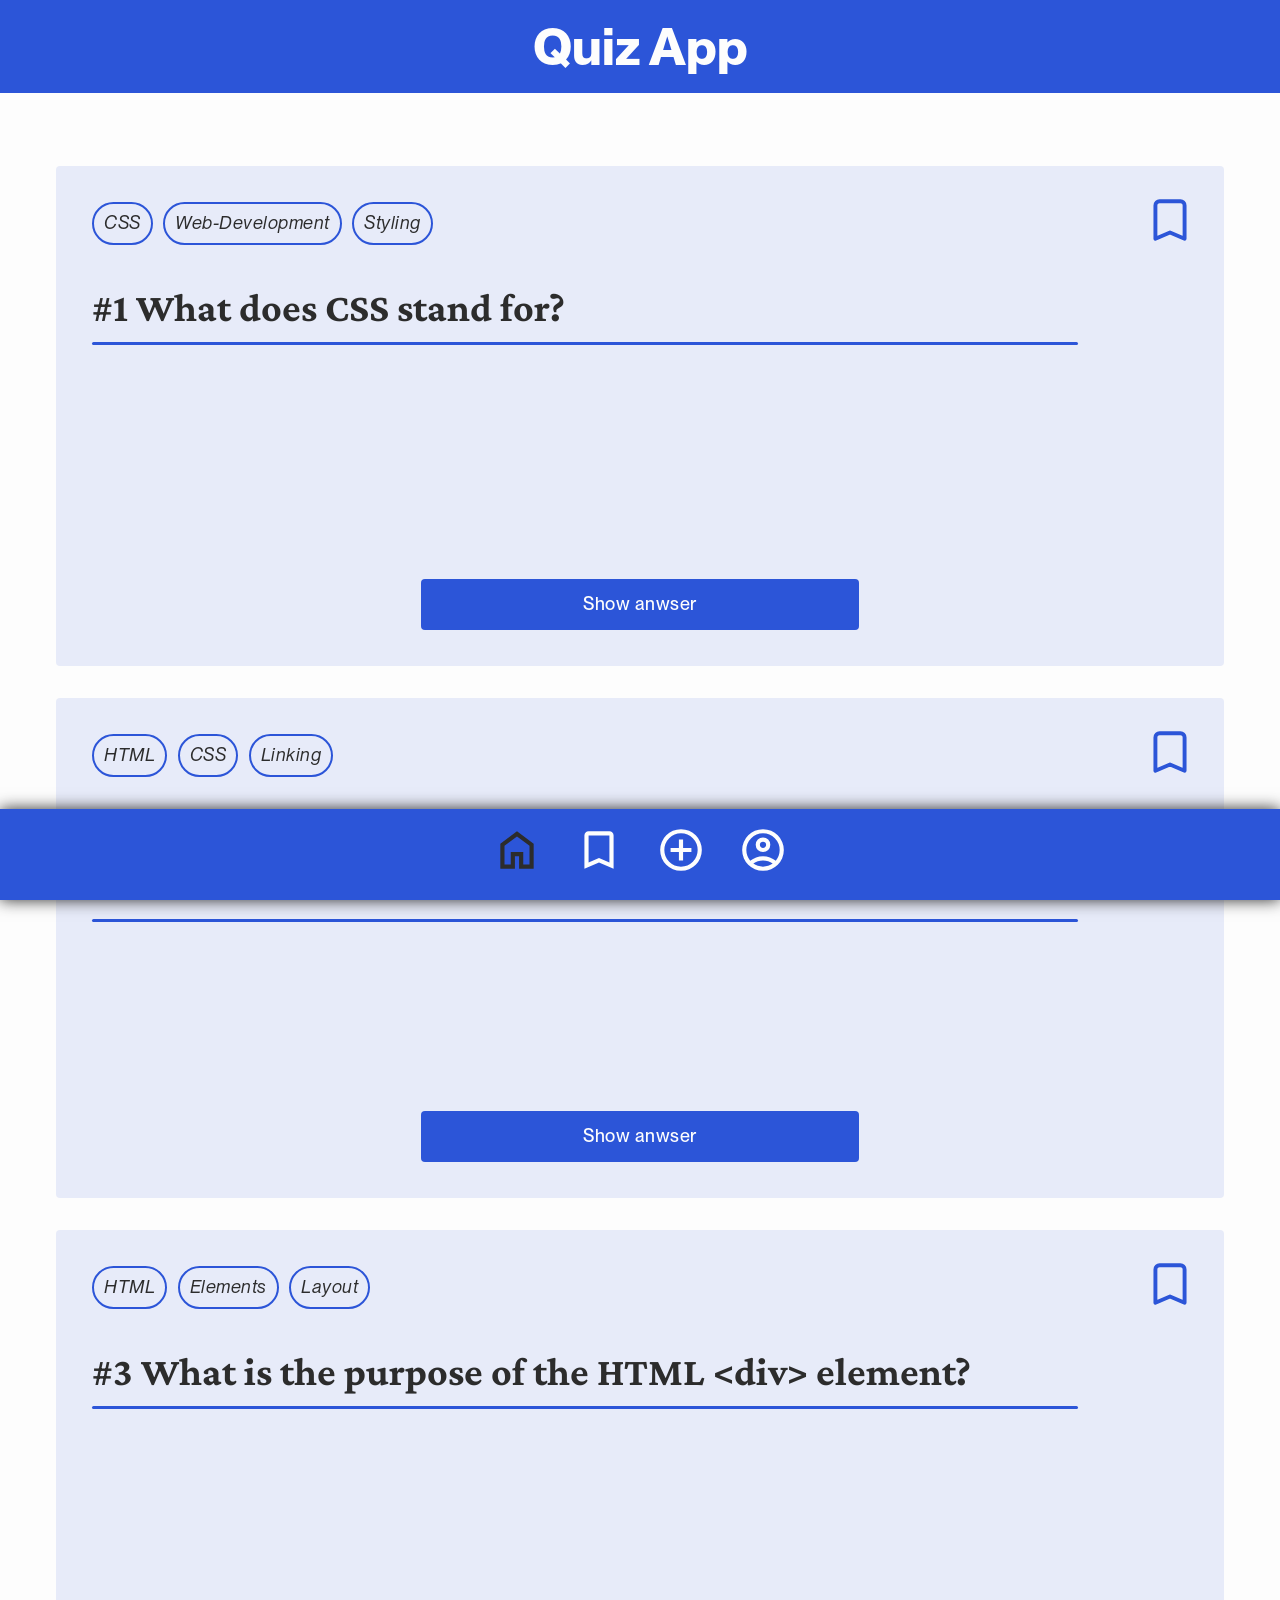
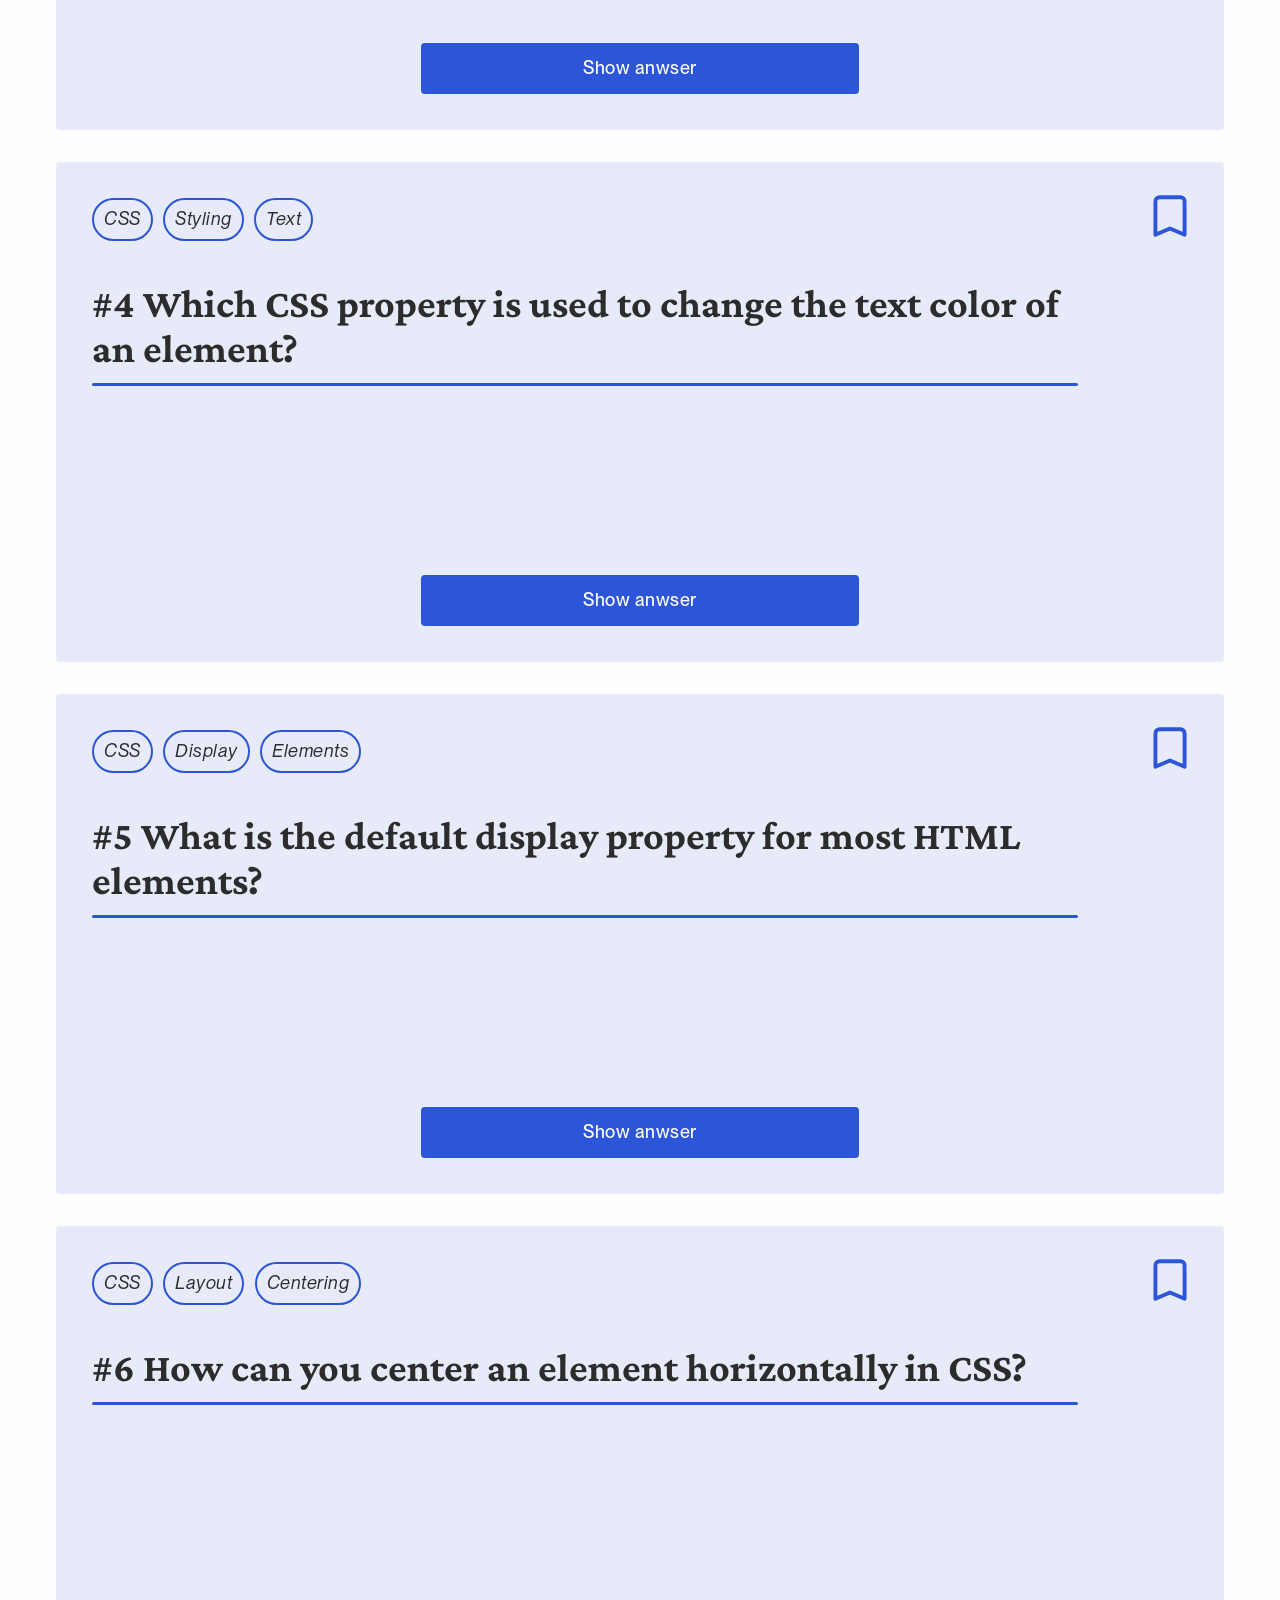
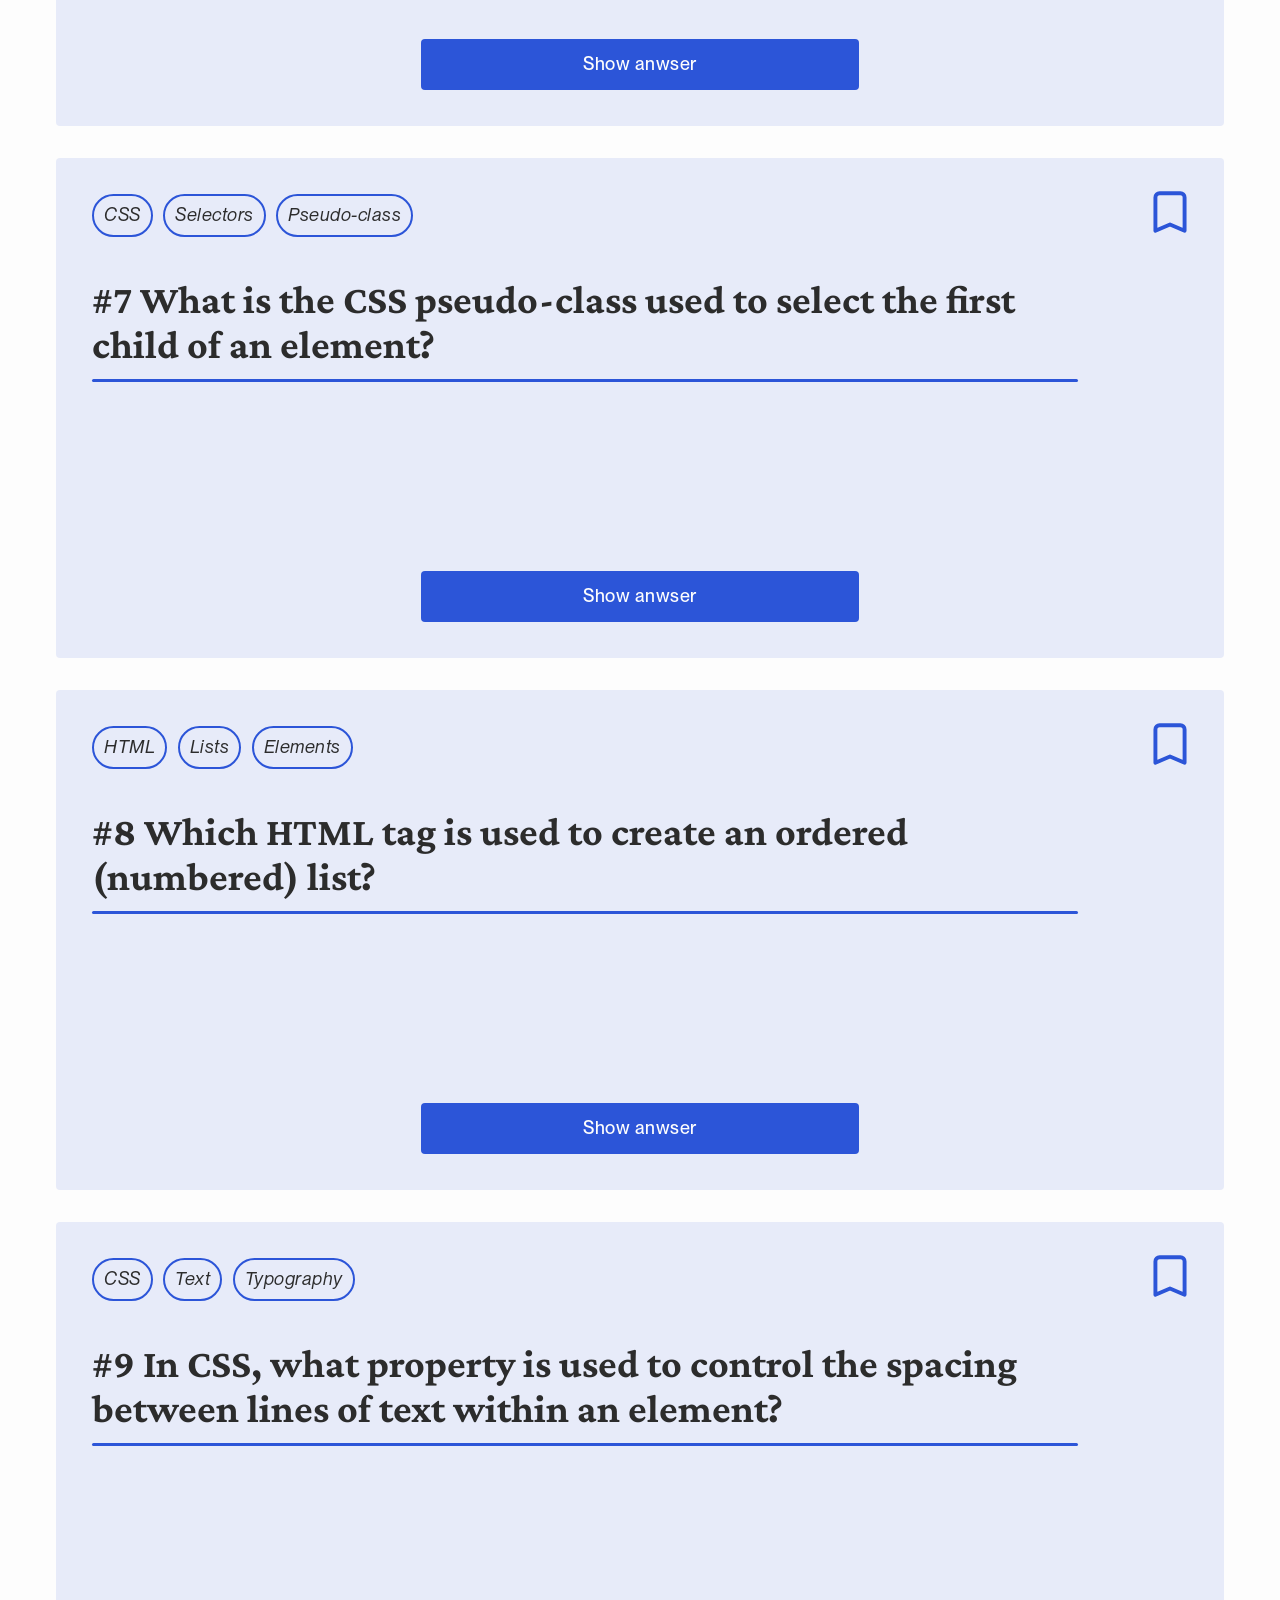
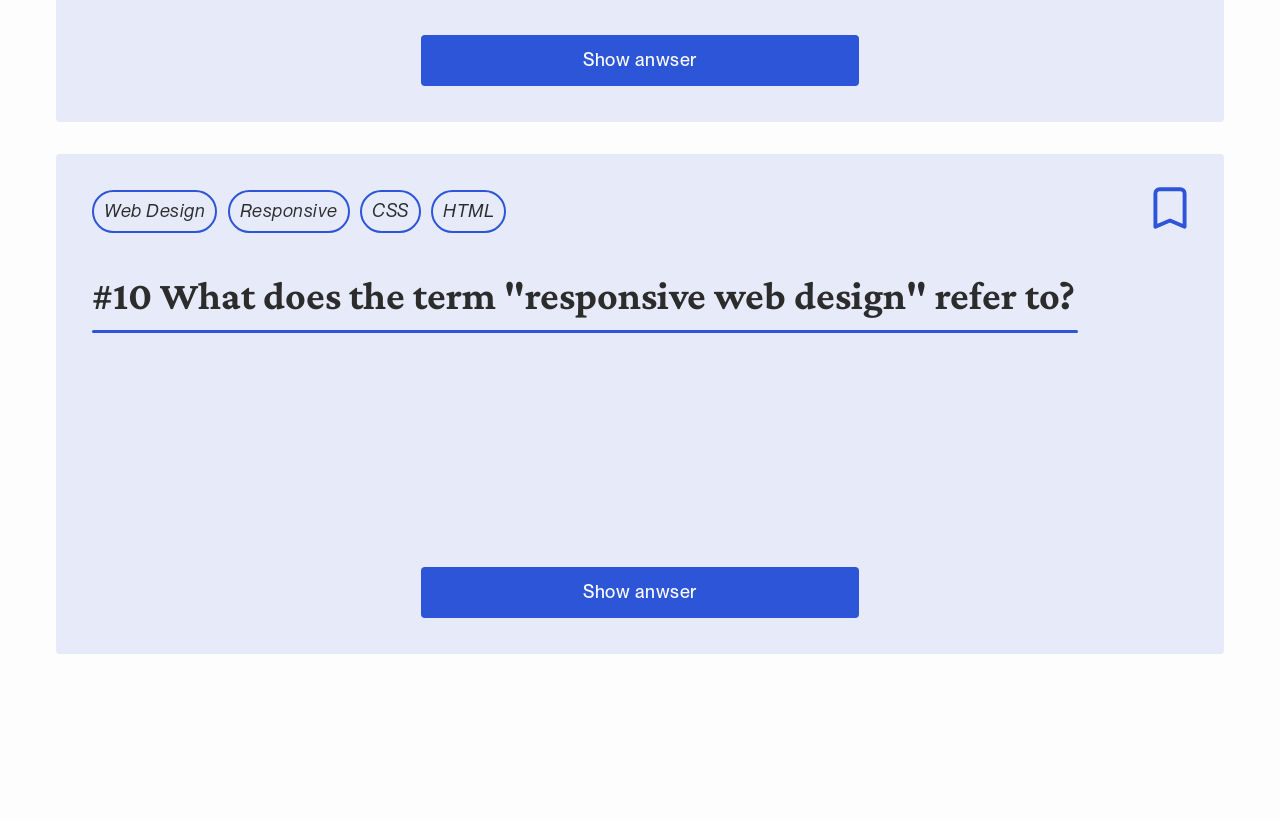
==== commit a0969830: "updated card width" ====
--- a/index.html
+++ b/index.html
@@ -86,7 +86,7 @@
       <section>
         <div class="container">
           <div class="row">
-            <div class="col col-md-12 col-lg-6 col-xl-6">
+            <div class="col col-md-12 col-lg-12 col-xl-12">
               <article class="quest-card">
                 <div class="quest-card-wrapper-FAQ">
                   <ul class="tagList">
@@ -127,7 +127,7 @@
                 </label>
               </article>
             </div>
-            <div class="col col-md-12 col-lg-6 col-xl-6">
+            <div class="col col-md-12 col-lg-12 col-xl-12">
               <article class="quest-card">
                 <div class="quest-card-wrapper-FAQ">
                   <ul class="tagList">
@@ -170,7 +170,7 @@
                 </label>
               </article>
             </div>
-            <div class="col col-md-12 col-lg-6 col-xl-6">
+            <div class="col col-md-12 col-lg-12 col-xl-12">
               <article class="quest-card">
                 <div class="quest-card-wrapper-FAQ">
                   <ul class="tagList">
@@ -215,7 +215,7 @@
                 </label>
               </article>
             </div>
-            <div class="col col-md-12 col-lg-6 col-xl-6">
+            <div class="col col-md-12 col-lg-12 col-xl-12">
               <article class="quest-card">
                 <div class="quest-card-wrapper-FAQ">
                   <ul class="tagList">
@@ -258,7 +258,7 @@
                 </label>
               </article>
             </div>
-            <div class="col col-md-12 col-lg-6 col-xl-6">
+            <div class="col col-md-12 col-lg-12 col-xl-12">
               <article class="quest-card">
                 <div class="quest-card-wrapper-FAQ">
                   <ul class="tagList">
@@ -300,7 +300,7 @@
                 </label>
               </article>
             </div>
-            <div class="col col-md-12 col-lg-6 col-xl-6">
+            <div class="col col-md-12 col-lg-12 col-xl-12">
               <article class="quest-card">
                 <div class="quest-card-wrapper-FAQ">
                   <ul class="tagList">
@@ -342,7 +342,7 @@
                 </label>
               </article>
             </div>
-            <div class="col col-md-12 col-lg-6 col-xl-6">
+            <div class="col col-md-12 col-lg-12 col-xl-12">
               <article class="quest-card">
                 <div class="quest-card-wrapper-FAQ">
                   <ul class="tagList">
@@ -385,7 +385,7 @@
                 </label>
               </article>
             </div>
-            <div class="col col-md-12 col-lg-6 col-xl-6">
+            <div class="col col-md-12 col-lg-12 col-xl-12">
               <article class="quest-card">
                 <div class="quest-card-wrapper-FAQ">
                   <ul class="tagList">
@@ -427,7 +427,7 @@
                 </label>
               </article>
             </div>
-            <div class="col col-md-12 col-lg-6 col-xl-6">
+            <div class="col col-md-12 col-lg-12 col-xl-12">
               <article class="quest-card">
                 <div class="quest-card-wrapper-FAQ">
                   <ul class="tagList">
@@ -470,7 +470,7 @@
                 </label>
               </article>
             </div>
-            <div class="col col-md-12 col-lg-6 col-xl-6">
+            <div class="col col-md-12 col-lg-12 col-xl-12">
               <article class="quest-card">
                 <div class="quest-card-wrapper-FAQ">
                   <ul class="tagList">
